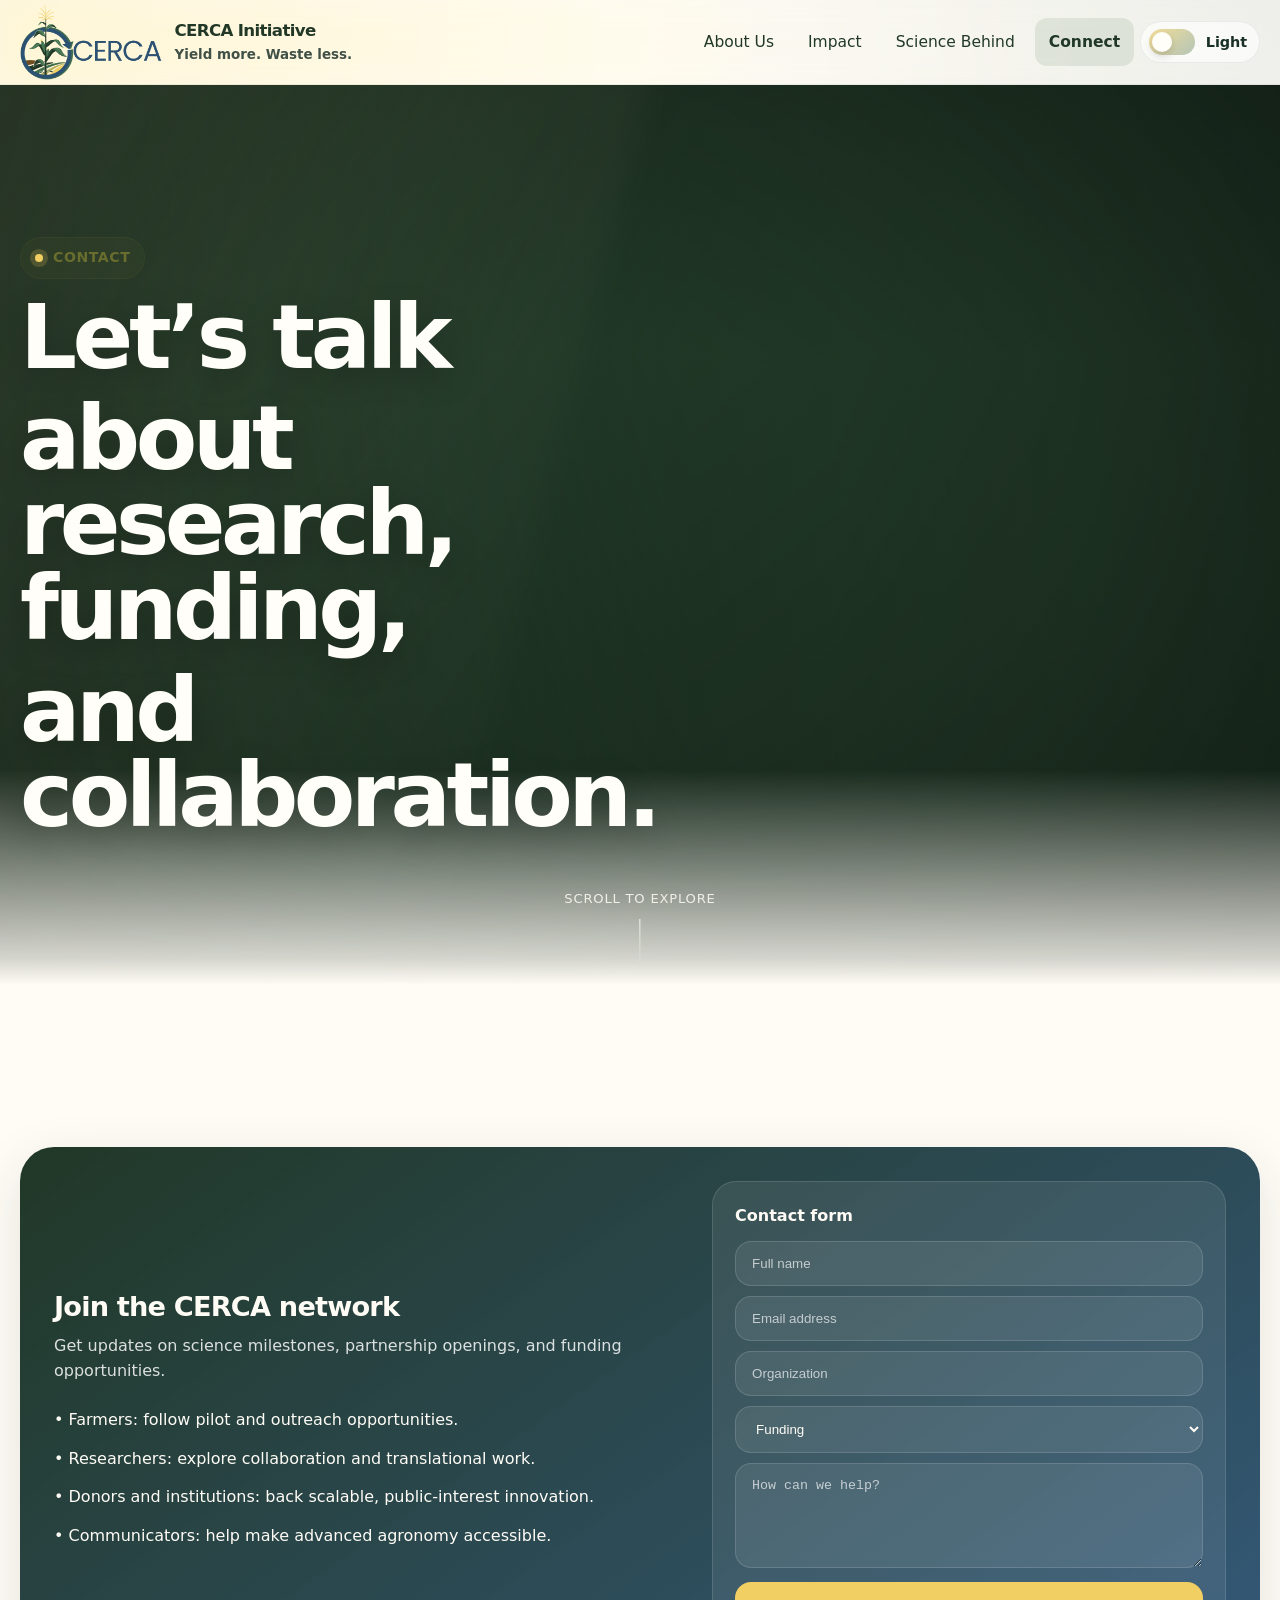
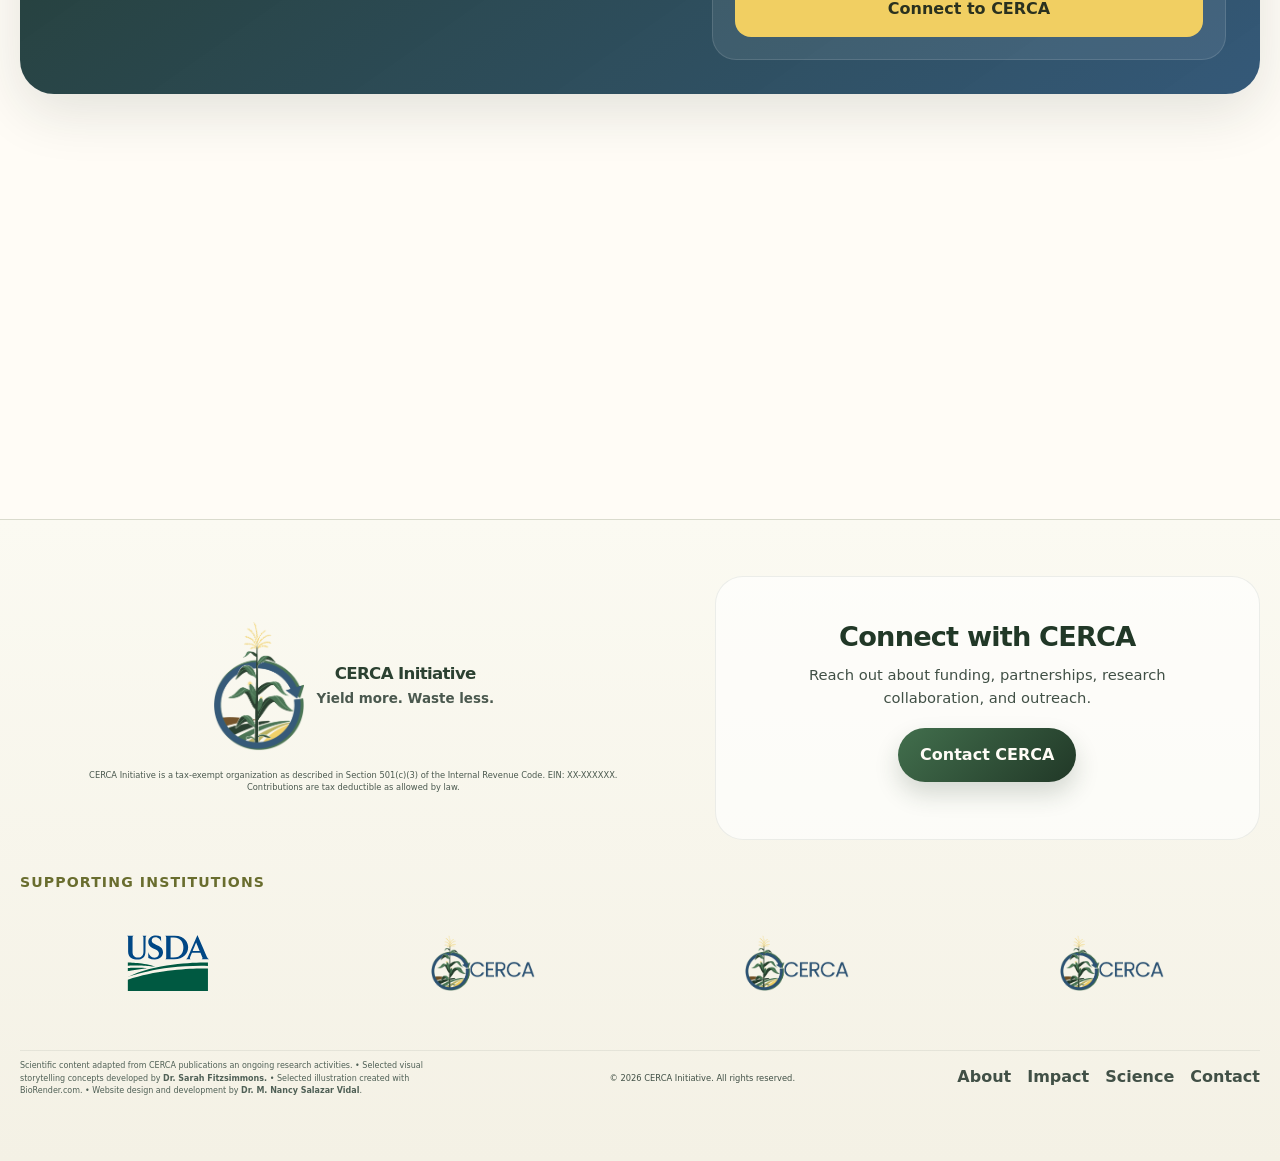
==== contact.html @ b45ccabb "Prepare CERCA landing site for GitHub Pages - Fix broken CSS background path (../../Cerca Website/.." ====
<!DOCTYPE html>
<html lang="en">
<head>
  <meta charset="utf-8">
  <meta http-equiv="X-UA-Compatible" content="IE=edge">
  <meta name="viewport" content="width=device-width, initial-scale=1">
  <title>Contact | CERCA Initiative</title>
  <meta name="description" content="Contact CERCA about funding, partnerships, research, or outreach.">
  <link href="css/cerca-base.css" rel="stylesheet">
  <link href="css/cerca-components.css" rel="stylesheet">
  <link href="css/cerca-pages.css" rel="stylesheet">
</head>


<body>
    <div class="nav-wrap" id="siteNav">
        <div class="container nav">
            <a class="brand" href="index.html" aria-label="CERCA home">
                <img src="images/CERCA_logo.png" alt="CERCA Initiative Logo" class="brand-logo" />
                <span class="brand-text">
                    <span class="brand-title">CERCA Initiative</span>
                    <span class="brand-tagline">Yield more. Waste less.</span></span></a>
            <div class="nav-right">
                <button class="mobile-toggle" id="mobileToggle" aria-label="Toggle navigation">Menu</button>
                <div class="nav-links" id="navLinks">
                    <a href="index.html">About Us</a>
                    <a href="impact.html">Impact</a>
                    <a href="science.html">Science Behind</a>
                    <a class="nav-cta" href="contact.html">Connect</a>
                    <button class="theme-toggle" id="themeToggle" type="button" aria-label="Toggle dark and light mode" aria-pressed="false">
                        <span class="theme-toggle-track"><span class="theme-toggle-thumb"></span></span>
                        <span class="theme-toggle-label">Light</span>
                    </button></div></div></div></div>
    

  <header class="hero hero-cinematic hero-premium" id="top">
      <div class="container">
          <div class="hero-media-wrap" aria-hidden="true">
              <picture class="hero-picture"><img src="images/inthefield4.webp" alt="teosintes in the field" class="hero-bg-webp" id="heroBgWebp"></picture>
              <div class="hero-film"></div>
              <div class="hero-vignette"></div>
              <div class="hero-light-sweep"></div>
              <div class="hero-bottom-fade"></div>
              <div class="hero-grain"></div></div>
          <div class="container premium-hero-grid">
              <div class="hero-copy hero-copy-premium">
                  <span class="eyebrow reveal-up delay-1">Contact</span>
                  <h1 class="hero-title-premium">
                      <span class="title-line reveal-line delay-2">Let’s talk</span><span class="title-line reveal-line delay-3">about research, funding,</span>
                      <span class="title-line reveal-line delay-4">and collaboration.</span></h1>
                  <p class="lead reveal-up delay-5"></p>
                  <div class="btn-row reveal-up delay-7"></div></div></div>
          <div class="hero-scroll-indicator" aria-hidden="true"><span>Scroll to explore</span>
              <div class="hero-scroll-line"></div></div></div></header>

  <main>
      
      
      <section class="section about" id="form">
          <div class="container">
              <div class="cta-band reveal"><div>
                  <div>
                    <h3>Join the CERCA network</h3>
                    <p>Get updates on science milestones, partnership openings, and funding opportunities.</p>
                    <div class="impact-list">
                        <div>• Farmers: follow pilot and outreach opportunities.</div>
                        <div>• Researchers: explore collaboration and translational work.</div>
                        <div>• Donors and institutions: back scalable, public-interest innovation.</div>
                        <div>• Communicators: help make advanced agronomy accessible.</div></div></div></div>
                  <div class="cta-box"><strong>Contact form</strong>
                      <form class="cta-form" onsubmit="event.preventDefault(); alert('Connect this form to your production email platform or CRM.');">
                          <input type="text" placeholder="Full name" aria-label="Full name">
                          <input type="email" placeholder="Email address" aria-label="Email address">
                          <input type="text" placeholder="Organization" aria-label="Organization">
                          <select aria-label="Topic">
                              <option>Funding</option>
                              <option>Research collaboration</option>
                              <option>Farmer outreach</option>
                              <option>Speaking or media</option>
                              <option>General contact</option></select>
                          <textarea rows="5" placeholder="How can we help?" aria-label="How can we help?"></textarea>
                          <button type="submit">Connect to CERCA</button>
                          <p class="form-success" style="display:none;">
                          Message sent successfully</p>
                      </form></div></div></div></section></main>
    <div class="parallax" style="background-image:url(images/background_index.JPG);"></div>
  
  <footer class="footer" id="blog">
    <div class="container footer-shell">
      <div class="footer-top">
        <div class="footer-brand-block">
          <div class="brand footer-brand">
            <img src="images/CERCA_logo2.png" alt="CERCA Initiative Logo" class="brand-logo footer-logo" />
            <span class="brand-text">
              <span class="brand-title">CERCA Initiative</span>
              <span class="brand-tagline">Yield more. Waste less.</span>
            </span>
          </div>
          <p class="footer-note">
            CERCA Initiative is a tax-exempt organization as described in Section 501(c)(3) of the Internal Revenue Code.
            EIN: XX-XXXXXX. Contributions are tax deductible as allowed by law.
          </p>
        </div>
        <div class="footer-cta-block">
          <h3>Connect with CERCA</h3>
          <p class="footer-note2">
            Reach out about funding, partnerships, research collaboration, and outreach.
          </p>
          <a href="contact.html" class="footer-contact-btn">Contact CERCA</a>
        </div>
      </div>

      <div class="supporters-block">
        <p class="supporters-label">Supporting institutions</p>
        <div class="supporters-grid">
          <a href="#" class="supporter-logo-card" aria-label="USDA"><img src="images/usda-symbol.svg" alt="USDA logo"></a>
          <a href="#" class="supporter-logo-card" aria-label="Institution 2"><img src="images/CERCA_logo.png" alt="Institution 2 logo"></a>
          <a href="#" class="supporter-logo-card" aria-label="Institution 3"><img src="images/CERCA_logo.png" alt="Institution 3 logo"></a>
          <a href="#" class="supporter-logo-card" aria-label="Institution 4"><img src="images/CERCA_logo.png" alt="Institution 4 logo"></a>
        </div>
      </div>

      <div class="footer-bottom">
        <div class="footer-credit"><small>Scientific content adapted from CERCA publications an ongoing research activities. &bull; Selected visual storytelling concepts developed by <strong>Dr. Sarah Fitzsimmons.</strong> &bull; Selected illustration created with BioRender.com. &bull; Website design and development by <strong>Dr. M. Nancy Salazar Vidal</strong>.</small></div>
              <div class="footer-note">© 2026 CERCA Initiative. All rights reserved.</div>
        <div class="footer-links">
          <a href="index.html">About</a>
          <a href="impact.html">Impact</a>
          <a href="science.html">Science</a>
          <a href="contact.html">Contact</a>
        </div>
      </div>
    </div>
  </footer>

  <script src="js/cerca-global.js"></script>
  <script src="js/cerca-home.js"></script>
</body>
</html>
---- css/cerca-base.css ----
:root{
    --brown:#6F4D22; 
    --olive:#696D2E; 
    --cream:#F9F2B2; 
    --white:#FFFCF6; 
    --gold:#F1CF62; 
    --green:#426F4D; 
    --forest:#213827; 
    --blue:#2C5273;
    --text:#173022; 
    --muted:#415046; 
    --line:rgba(33,56,39,.12); 
    --shadow:0 18px 55px rgba(24,43,30,.12);
    --radius-lg:28px; 
    --radius-md:20px; 
    --radius-sm:14px; 
    --max:1240px; 
    --nav-h:84px;
    --bg:#FFFCF6; 
    --surface:#fff; 
    --surface-soft:rgba(255,255,255,.62); 
    --surface-main:rgba(255,252,246,.86);
    --text-main:#193026; 
    --text-soft:#4b5f53; 
    --border-soft:rgba(33,56,39,.08); 
    --nav-glass:rgba(255,252,246,.20);
    --nav-border:rgba(255,255,255,.12); 
    --section-nav-bg:rgba(255,252,246,.76); 
    --section-link-active-bg:rgba(66,111,77,.14);
    --section-link-active-text:#213827; 
    --shadow-soft:0 14px 36px rgba(33,56,39,.10); 
    --primary-nav-height:84px; 
    --secondary-nav-height:52px;}
body.theme-dark{
    --bg:#102019; 
    /*--surface:#13241d; */
    --bg-soft: rgba(16,32,25,.82);
    --surface-soft:rgba(24,41,32,.68); 
    --surface-main:rgba(18,32,25,.82);
    
    --text-main:#F6F3E8; 
    --text-soft:rgba(246,243,232,.76); 
    
    --border-soft:rgba(249,242,178,.10); 
    --nav-glass:rgba(16,32,25,.56);
    --nav-border:rgba(249,242,178,.10); 
    --section-nav-bg:rgba(16,32,25,.78); 
    
    --section-link-active-bg:rgba(241,207,98,.16);
    --section-link-active-text:#F9F2B2; 
    
    --shadow-soft:0 16px 42px rgba(0,0,0,.26);
    
    --card-dark-bg: rgba(18,32,25,.82);
    --card-dark-bg-strong: rgba(20,35,27,.92);
    --card-dark-border: rgba(249,242,178,0.10);
    --card-dark-text: #F6F3E8;
    --card-dark-muted: rgba(246,243,232,.76);
    --card-dark-shadow: 0 16px 40px rgba(0,0,0,0.24);
    --card-dark-hover-shadow: 0 22px 52px rgba(0,0,0,0.32);}


*{box-sizing:border-box}
html{
    scroll-behavior:smooth;
    scroll-padding-top:calc(var(--primary-nav-height, 84px) + var(--secondary-nav-height, 52px) + 12px)}
body{
    margin:0;
    font-family:Inter,ui-sans-serif,system-ui,-apple-system,BlinkMacSystemFont,"Segoe UI",sans-serif;
    color:var(--text-main);
    background:radial-gradient(circle at top left, rgba(241,207,98,.18), transparent 26%),radial-gradient(circle at top right, rgba(44,82,115,.10), transparent 22%),linear-gradient(180deg, var(--bg) 0%, var(--bg) 100%);
    line-height:1.55;
    overflow-x:hidden;
    transition:background .35s ease,color .35s ease;
    position: relative;
    min-height: 100vh;}

/*bottom background image layer*/
body::after{
    content: "";
    position: fixed;
    left: 0;
    right: 0;
    bottom: 0;
    height: 60vh; /*adjust according to the image*/
    background-size: cover;
    background-position: center bottom;
    background-repeat: no-repeat;
    opacity: 0.15; /*adjust intensity*/
    pointer-events: none;
    z-index: 0;
    transform: scale(1.02);} /* slight zoom to make a subtle deep*/

body.page-science::after{
    background-image: linear-gradient(to top, rgba(255,252,246,0) 0%,rgba(255,252,246,0.6) 60%,rgba(255,252,246,0.95) 100%),url("../images/background_science.JPG");}
body.page-impact::after{
    background-image: linear-gradient(to top, rgba(255,252,246,0) 0%,rgba(255,252,246,0.6) 60%,rgba(255,252,246,0.95) 100%),url("../images/background_impact.JPG");}
body.page-index::after{
    background-image: linear-gradient(to top, rgba(255,252,246,0) 0%,rgba(255,252,246,0.6) 60%,rgba(255,252,246,0.95) 100%),url("../images/background_index.JPG");}



/*ensure content stays above*/
body > *{
    position: relative;
    z-index: 1;}
img{
    max-width:100%;
    display:block} 
a{
    text-decoration:none;
    color:inherit} 
button{
    font:inherit}
.container{
    width:min(calc(100% - 40px), var(--max)); 
    margin:0 auto}
.section{
    padding:110px 0; 
    position:relative} 
main{
    display:block}
h1,h2,h3,h4,p{
    margin:0}
h1{
    font-size:clamp(3rem, 7vw, 6rem); 
    line-height:.95; 
    letter-spacing:-.05em; 
    max-width:12ch}
h2{
    font-size:clamp(2.2rem, 5vw, 4rem); 
    line-height:1; 
    letter-spacing:-.04em; 
    margin-top:22px}
h3{
    font-size:clamp(1.25rem, 2.2vw, 1.7rem); 
    line-height:1.12; 
    letter-spacing:-.03em}
.eyebrow{
    display:inline-flex;
    align-items:center;
    gap:10px;
    padding:9px 14px;
    background:rgba(105,109,46,.09);
    border:1px solid rgba(105,109,46,.14);
    border-radius:999px;
    color:var(--olive);
    font-size:.88rem;
    letter-spacing:.04em;
    text-transform:uppercase;
    font-weight:700}
.eyebrow::before{
    content:"";
    width:8px;
    height:8px;
    border-radius:50%;
    background:var(--gold);
    box-shadow:0 0 0 5px rgba(241,207,98,.18)}
.section-copy{
    margin-top:20px;
    margin-bottom: 20px;
    color:var(--muted);
    font-size:1.06rem;
    text-align: justify;
    max-width:62ch}
.section-copy.right{
    margin-top:20px;
    margin-bottom: 20px;
    padding-top: 20px;
    margin-left: auto;
    margin-right: 0;
    text-align: justify;
    color:var(--muted);
    font-size:1.06rem;
    max-width:62ch;}
.lead{
    margin-top:22px;
    font-size:clamp(1.05rem,1.8vw,1.28rem);
    color:rgba(255,252,246,.93);
    max-width:58ch}
.muted{
    color:var(--muted)}
.btn,
.btn-light,
.footer-contact-btn{
    display:inline-flex;
    align-items:center;
    justify-content:center;
    gap:10px;
    padding:15px 22px;
    border-radius:999px;
    font-weight:700;
    transition:transform 180ms ease,box-shadow 180ms ease,background 180ms ease}
.btn{
    background:var(--gold);
    color:#24331f}
.btn-light{
    background:rgba(255,255,255,.10);
    color:var(--white);
    border:1px solid rgba(255,255,255,.18)}
.btn:hover,
.btn-light:hover,
.footer-contact-btn:hover,
.nav-cta:hover{
    transform:translateY(-1px);
    box-shadow:0 16px 32px rgba(33,56,39,.14)}
.card,.soft-card,
.impact-card,
.science-card,
.footer-brand-block,
.footer-cta-block,
.supporter-logo-card{
    border-radius:var(--radius-lg);
    /*box-shadow:var(--shadow)*/}
.card,
.impact-card,
.science-card{
    background:var(--white);
    /*border:1px solid var(--line)*/}
.soft-card{
    background:linear-gradient(180deg,#fffef9,#fbf8ea);
    /*border:1px solid rgba(105,109,46,.12)*/}
.reveal{
    opacity:0;transform:translateY(26px);
    transition:opacity 700ms ease,transform 700ms ease}
.reveal.show{
    opacity:1;
    transform:translateY(0)}


/*-------- THEME DARK -------------*/


body.theme-dark .card,
body.theme-dark .soft-card,
body.theme-dark .impact-card,
body.theme-dark .science-card,
body.theme-dark .footer-brand-block,
body.theme-dark .footer-cta-block,
body.theme-dark .supporter-logo-card{
    background:var(--surface-main);
    border-color:var(--border-soft);
    color:var(--text-main);
    box-shadow:0 16px 40px rgba(0,0,0,.24)}
body.theme-dark p,
body.theme-dark .muted,
body.theme-dark .section-copy,
body.theme-dark .footer-note,
body.theme-dark .science-caption,
body.theme-dark .stat-label{
    color:var(--text-soft)}
body.theme-dark .about-panel{
    background:radial-gradient(circle at top right, rgba(241,207,98,.06), transparent 28%),linear-gradient(180deg,#13231c,#172820)}
body.theme-dark .impact{
    background:linear-gradient(180deg,#12221b,#172820)} 
body.theme-dark .science{
    background:linear-gradient(180deg,#11211a 0%,#162720 100%)}
body.theme-dark .footer{
    background:linear-gradient(180deg,#0f1e18 0%,#13241d 100%);
    border-top-color:rgba(249,242,178,.10)}
body.theme-dark input,
body.theme-dark select,
body.theme-dark textarea{
    background:rgba(255,255,255,.05);
    color:var(--text-main);
    border-color:var(--border-soft)}
body.theme-dark input::placeholder,
body.theme-dark textarea::placeholder{
    color:rgba(246,243,232,.48)}
body.theme-dark::after{
    opacity: 0.12; /*softer in dark mode */
    filter: brightness(0.7) contrast(1.1);}
body.theme-dark .eyebrow{
    color: var(--text-soft);}


/*-------- MEDIA SPECIFICATIONS -------------------*/

@media (max-width:1024px){
    html{
        scroll-padding-top:calc(var(--primary-nav-height, 84px) + 12px)}}
@media (prefers-reduced-motion: reduce){
    html{scroll-behavior:auto}*,*::before,*::after{animation:none!important;transition:none!important}.reveal{opacity:1;transform:none}}
---- css/cerca-components.css ----
/* PARALLAX */
.parallax {
    background-attachment: fixed;
    background-size: cover;
    background-position: center;
    height:35vh;
    z-index: -1;}

/*------ NAVIGATION BAR ------*/

.nav-wrap{
    position:sticky;
    top:0;
    z-index:1200;
    width:100%;
    background:rgba(255,252,246,.20);
    border-bottom:1px solid rgba(33,56,39,.08);
    backdrop-filter:blur(16px) saturate(160%);
    transition:background .25s ease, box-shadow .25s ease}
.nav-wrap.scrolled{
    background:rgba(255,252,246,.40);
    box-shadow:0 10px 28px rgba(33,56,39,.08)}
.nav{
    min-height:var(--nav-h);
    display:flex;
    align-items:center;
    justify-content:space-between;
    gap:18px;position:relative}
.brand{
    display:flex;
    align-items:center;gap:.8rem}
.brand-logo{
    height:76px;
    width:auto;display:block}
.brand-text{
    display:grid;
    gap:2px}
.brand-title{
    font-weight:800;
    letter-spacing:-.04em;
    font-size:1.04rem;
    color:var(--forest)}
.brand-tagline{
    font-size:.84rem;
    font-weight:700;
    color:var(--muted);
    white-space:nowrap}
.nav-right{
    display:flex;
    align-items:center;
    gap:12px}
.nav-links{
    display:flex;
    align-items:center;
    gap:6px;
    flex-wrap:wrap;
    justify-content:flex-end}
.nav-links>a,
.drop-btn{
    padding:12px 14px;
    border-radius:12px;
    font-size:.97rem;
    color:var(--forest);
    border:0;background:transparent;
    cursor:pointer;
    transition:background 180ms ease,transform 180ms ease}
.nav-links>a:hover,
.drop-btn:hover,
.drop:hover 
.drop-btn{
    background:rgba(44,82,115,.08)}
.nav-links>a.active{
    background:rgba(66,111,77,.12);font-weight:800}
.drop{
    position:relative}
.drop-menu{
    position:absolute;
    top:calc(100% + 10px);
    right:0;
    min-width:220px;
    background:rgba(255,252,246,.98);
    border:1px solid rgba(33,56,39,.08);
    box-shadow:var(--shadow);
    border-radius:18px;padding:10px;
    opacity:0;
    pointer-events:none;
    transform:translateY(10px);
    transition:opacity 180ms ease,transform 180ms ease}
.drop:hover .drop-menu,
.drop:focus-within .drop-menu,
.drop.open .drop-menu{
    opacity:1;
    pointer-events:auto;
    transform:translateY(0)}
.drop-menu a{
    display:block;
    padding:12px;
    border-radius:12px;
    color:var(--text-main)} 
.drop-menu a:hover{
    background:rgba(105,109,46,.08)}
.nav-cta{
    padding:12px 18px;
    background:var(--forest);
    color:var(--white);
    border-radius:999px;
    font-weight:800;
    border:1px solid rgba(33,56,39,.12)}
.theme-toggle{
    display:inline-flex;
    align-items:center;
    gap:.65rem;
    border:1px solid var(--border-soft);
    background:var(--surface-soft);
    color:var(--text-main);
    border-radius:999px;
    padding:.42rem .72rem .42rem .5rem;
    cursor:pointer;
    transition:transform .22s ease, background .22s ease}
.theme-toggle:hover{
    transform:translateY(-1px)} 
.theme-toggle-track{
    position:relative;
    width:46px;
    height:26px;
    border-radius:999px;
    background:linear-gradient(135deg, rgba(241,207,98,.65), rgba(66,111,77,.38));
    display:inline-block;
    flex-shrink:0}
.theme-toggle-thumb{
    position:absolute;
    top:3px;
    left:3px;
    width:20px;
    height:20px;
    border-radius:50%;
    background:#fffef8;
    box-shadow:0 4px 10px rgba(0,0,0,.16);
    transition:left .28s ease, background .28s ease}
.theme-toggle-label{
    font-weight:700;
    font-size:.9rem;
    min-width:42px}
.mobile-toggle{
    display:none;
    border:1px solid var(--line);
    background:var(--white);
    color:var(--forest);
    border-radius:12px;
    padding:10px 12px;
    cursor:pointer}
.section-nav{
    position:sticky;
    top:var(--primary-nav-height, 84px);
    z-index:1100;
    width:100%;
    background:rgba(255,252,246,.88);
    backdrop-filter:blur(12px);
    border-bottom:1px solid rgba(33,56,39,.08);
    transition:box-shadow .25s ease}
.section-nav.scrolled{
    box-shadow:0 10px 24px rgba(33,56,39,.06)}
.section-nav-inner{
    display:flex;
    overflow-x:auto;
    scroll-snap-type:x mandatory}
.section-nav-inner::-webkit-scrollbar{
    display:none}
.section-nav-center{
    display:flex;
    align-items:center;
    justify-content:center;
    gap:.55rem;
    margin:0 auto;
    min-width:max-content;
    padding:.62rem .5rem}
.section-link{
    display:inline-flex;
    align-items:center;
    justify-content:center;
    white-space:nowrap;
    padding:.6rem .88rem;
    border-radius:999px;
    color:var(--muted);
    font-weight:700;
    font-size:.9rem;
    transition:background .2s ease,color .2s ease;s
    croll-snap-align:center}
.section-link:hover{
    background:rgba(66,111,77,.08);
    color:var(--forest)} 
.section-link.active{
    background:rgba(66,111,77,.14);
    color:var(--forest)} 
.section-link.active::before{
    content:"";
    width:8px;
    height:8px;
    border-radius:50%;
    margin-right:.45rem;
    background:currentColor}


/*------ FLOATING SECTION INDICATOR ----*/

.floating-section-indicator{
    display:none}
@media (max-width:1024px){
  .section-nav{
      display:none}
  .floating-section-indicator{
      position:fixed;
      right:14px;
      top:50%;
      transform:translateY(-50%);
      z-index:1400;display:flex;
      flex-direction:column;
      lign-items:center;
      gap:.55rem;
      padding:.7rem .45rem;
      border-radius:999px;
      background:rgba(255,252,246,.46);
      backdrop-filter:blur(18px) saturate(160%);
      border:1px solid rgba(33,56,39,.08);
      box-shadow:0 16px 38px rgba(33,56,39,.12)}
  .floating-dot{
      position:relative;
      width:10px;
      height:10px;
      border-radius:50%;
      background:rgba(33,56,39,.24);
      transition:transform .22s ease,background .22s ease,box-shadow .22s ease,opacity .22s ease;
      opacity:.8}
  .floating-dot:hover{
      transform:scale(1.18);
      opacity:1}
  .floating-dot.active{
      background:var(--forest);
      transform:scale(1.22);
      box-shadow:0 0 0 6px rgba(66,111,77,.12);
      opacity:1}}
@media (max-width:640px){
    .floating-section-indicator{
        right:10px;
        gap:.48rem;
        padding:.58rem .38rem}
    .floating-dot{
        width:9px;
        height:9px}}


/*-------- HERO SECTION --------*/


.hero-cinematic,
.hero-premium{
    position:relative;
    min-height:100svh;
    display:flex;
    align-items:center;
    overflow:hidden;
    isolation:isolate;
    background:#213827}
.hero-media-wrap{
    position:absolute;
    inset:0;
    z-index:0;
    overflow:hidden}
.hero-picture,
.hero-bg-webp{
    position:absolute;
    inset:0}
.hero-bg-webp{
    width:100%;
    height:100%;
    object-fit:cover;
    object-position:center center;
    transform:scale(1.1);
    will-change:transform,filter,opacity;
    filter:saturate(1.02) contrast(1.03) brightness(.8)}
.hero-film{
    position:absolute;
    inset:0;
    background:linear-gradient(90deg, rgba(33,56,39,.80) 0%, rgba(33,56,39,.48) 28%, rgba(33,56,39,.12) 54%, rgba(33,56,39,.32) 100%),linear-gradient(180deg, rgba(0,0,0,.14) 0%, rgba(0,0,0,.03) 30%, rgba(0,0,0,.30) 100%);
    z-index:1}
.hero-vignette{
    position:absolute;
    inset:0;
    background:radial-gradient(circle at center, rgba(0,0,0,0) 0 26%, rgba(0,0,0,.08) 56%, rgba(0,0,0,.34) 100%);
    z-index:2;
    pointer-events:none}
.hero-light-sweep{
    position:absolute;
    inset:-10% auto -10% -12%;
    width:54%;
    background:linear-gradient(115deg, rgba(249,242,178,.16), rgba(249,242,178,0));
    transform:skewX(-14deg);
    filter:blur(14px);
    opacity:.55;
    z-index:2;
    pointer-events:none}
.hero-bottom-fade{
    position:absolute;
    inset:auto 0 0 0;
    height:24vh;
    background:linear-gradient(180deg, rgba(255,252,246,0) 0%, rgba(255,252,246,.82) 88%, rgba(255,252,246,1) 100%);
    z-index:3}
.hero-grain{
    position:absolute;
    inset:0;
    z-index:2;
    opacity:.07;
    mix-blend-mode:soft-light;
    background-image:
        radial-gradient(circle at 20% 20%, 
            rgba(255,255,255,.22) 0 1px, 
            transparent 1px),
        radial-gradient(circle at 70% 40%, 
            rgba(255,255,255,.18) 0 1px, 
            transparent 1px),
        radial-gradient(circle at 40% 80%, 
            rgba(255,255,255,.16) 0 1px, 
            transparent 1px);
    background-size:140px 140px, 180px 180px, 220px 220px;
    pointer-events:none}
.premium-hero-grid{
    position:relative;
    z-index:5;
    width:100%;
    min-height:100svh;
    display:grid;
    grid-template-columns:minmax(320px,680px) 1fr;
    align-items:center;
    gap:2rem;
    padding-top:calc(var(--nav-h) + 2.5rem);
    padding-bottom:5.5rem}
.hero-copy-premium{
    color:#FFFCF6;
    max-width:680px;
    will-change:transform;
    transition:transform .18s linear}
.hero-title-premium{
    display:flex;
    flex-direction:column;
    gap:.18em;
    margin-top:1rem;
    margin-bottom:1.2rem}
.title-line{
    display:block;
    width:fit-content;
    max-width:12ch;
    color:#fffef8;
    text-shadow:0 10px 32px rgba(0,0,0,.22)}
.hero-copy-premium .hero-muted{
    color:rgba(255,252,246,.78);
    max-width:56ch}
.hero-copy-premium strong{
    color:#F9F2B2}
.btn-row{
    display:flex;
    flex-wrap:wrap;
    gap:14px;
    margin-top:32px}
.hero-scroll-indicator{
    position:absolute;
    left:50%;
    bottom:1.4rem;
    transform:translateX(-50%);
    z-index:6;display:flex;
    flex-direction:column;
    align-items:center;
    gap:.55rem;color:rgba(255,252,246,.86);
    font-size:.82rem;
    letter-spacing:.06em;
    text-transform:uppercase}
.hero-scroll-line{
    width:1px;
    height:44px;
    background:linear-gradient(180deg, rgba(255,255,255,.9), rgba(255,255,255,.12));
    position:relative;
    overflow:hidden}
.hero-scroll-line::after{
    content:"";
    position:absolute;
    left:0;
    top:-20px;
    width:100%;
    height:20px;
    background:#fff;
    animation:heroScrollLine 1.8s infinite}
@keyframes heroScrollLine{0%{transform:translateY(0);opacity:0}30%{opacity:1}100%{transform:translateY(64px);opacity:0}}
.reveal-up{
    opacity:0;
    transform:translateY(26px);
    animation:heroRevealUp 1s cubic-bezier(.2,.7,.2,1) forwards}
.reveal-line{
    opacity:0;
    transform:translateY(42px);
    filter:blur(8px);
    animation:heroRevealLine 1.05s cubic-bezier(.18,.75,.22,1) forwards}
.delay-1{
    animation-delay:.10s}
.delay-2{
    animation-delay:.22s}
.delay-3{
    animation-delay:.38s}
.delay-4{
    animation-delay:.54s}
.delay-5{
    animation-delay:.72s}
.delay-6{
    animation-delay:.88s}
.delay-7{
    animation-delay:1.04s}
@keyframes heroRevealUp{to{opacity:1;transform:translateY(0)}}
@keyframes heroRevealLine{0%{opacity:0;transform:translateY(42px);filter:blur(8px)}100%{opacity:1;transform:translateY(0);filter:blur(0)}}



/*--------FOOTER--------*/


.footer{
    padding:56px 0 64px;
    background:linear-gradient(180deg,#fbfaf2 0%,#f4f1e5 100%);
    border-top:1px solid var(--line)}
.footer-shell{
    display:grid;
    gap:32px}
.footer-top{
    display:grid;
    grid-template-columns:1.1fr .9fr;
    gap:28px;
    /*align-items: start;*/}
.footer-brand-block{
    background: transparent;
    border: none;
    box-shadow: none;
    display: flex;
    flex-direction: column;
    align-items: center;
    text-align: center;
    gap: 16px;
    opacity: 0.95;
    padding:45px}
.footer-cta-block{
    background:rgba(255,255,255,.62);
    border:1px solid rgba(33,56,39,.08);
    border-radius:28px;
    display: flex;
    flex-direction: column;
    align-items: center;
    text-align: center;
    padding:45px}
.footer-logo{
    height:130px}
.footer-cta-block h3{
    margin:0 0 12px;
    color:var(--forest)}
.footer-contact-btn{
    margin-top:18px;
    background:linear-gradient(135deg,var(--green),var(--forest));color:var(--white);
    box-shadow:0 12px 24px rgba(33,56,39,.18);
    text-align: center;}
.footer-note{
    color:var(--muted);
    justify-content: flex-end;
    font-size:.52rem;
    max-width:110ch;
    padding-top: 2px;
    margin-bottom: 1px;
}
.footer-note2{
    color:var(--muted);
    font-size:.92rem;
    max-width:72ch}

.footer-credit{
    max-width: 70ch;
    margin: 0;
    font-size:0.6rem;
    line-height: 1.3;
    opacity: .75;}

.supporters-block{
    display:grid;
    gap:14px}
.supporters-label{
    font-size:.88rem;
    font-weight:800;
    letter-spacing:.08em;
    text-transform:uppercase;
    color:var(--olive)}
.supporters-grid{
    display:grid;
    grid-template-columns:repeat(4, minmax(0,1fr));
    gap:18px}
.supporter-logo-card{
    display:flex;
    align-items:center;
    justify-content:center;
    min-height:110px;
    padding:20px;
    position:relative;
    overflow: hidden;
    /*background:rgba(255,255,255,.72);
    border:1px solid rgba(33,56,39,.08);*/
    transition:transform .18s ease,border-color .18s ease,box-shadow .18s ease}
.supporter-logo-card:hover{
    transform:translateY(-2px);
    border-color:rgba(66,111,77,.20);
    box-shadow:0 20px 40px rgba(33,56,39,.10)}
.supporter-logo-card img{
    max-height:56px;
    width:auto;
    object-fit:contain}

.supporter-logo-card2{
    display:flex;
    align-items:center;
    justify-content:center;
    min-height:110px;
    padding:20px;
    /*background:rgba(255,255,255,.72);
    border:1px solid rgba(33,56,39,.08);*/
    border-radius: 18px;
    transition:transform .18s ease,border-color .18s ease,box-shadow .18s ease}
.supporter-logo-card2:hover{
    transform:translateY(-2px);
    border-color:rgba(66,111,77,.20);
    box-shadow:0 20px 40px rgba(33,56,39,.10)}
.supporter-logo-card2 img{
    max-height:15rem;
    width:auto;
    object-fit:contain}

.footer-bottom{
    display:flex;
    justify-content:space-between;
    align-items:center;
    gap:20px;
    padding-top:8px;
    border-top:1px solid rgba(33,56,39,.08)}
.footer-links{
    display:flex;
    flex-wrap:wrap;
    gap:16px}
.footer-links a{
    color:var(--muted);
    font-weight:600}
.footer-links a:hover{
    color:var(--forest)}



/*-----THEME DARK--------*/


body.theme-dark .brand-title,
body.theme-dark .nav-links>a,
body.theme-dark .drop-btn{
    color:var(--cream)}
body.theme-dark .brand-tagline{
    color:rgba(249,242,178,.7)}
body.theme-dark .nav-wrap{
    background:rgba(16,32,25,.58);
    border-bottom-color:rgba(249,242,178,.10)} 
body.theme-dark .nav-wrap.scrolled{
    background:rgba(16,32,25,.80)}
body.theme-dark .section-nav{
    background:var(--section-nav-bg);
    border-bottom-color:var(--border-soft)} 
body.theme-dark .section-link{
    color:var(--text-soft)} 
body.theme-dark .section-link:hover{
    background:rgba(255,255,255,.06);
    color:var(--cream)} 
body.theme-dark .section-link.active{
    background:var(--section-link-active-bg);
    color:var(--section-link-active-text)}
body.theme-dark .floating-section-indicator{
    background:rgba(16,32,25,.52);
    border-color:rgba(249,242,178,.10);
    box-shadow:0 16px 38px rgba(0,0,0,.30)} 
body.theme-dark .floating-dot{
    background:rgba(249,242,178,.28)} 
body.theme-dark .floating-dot.active{
    background:var(--cream);
    box-shadow:0 0 0 6px rgba(241,207,98,.10)}
body.theme-dark .drop-menu{
    background:rgba(18,32,25,.96);
    border-color:rgba(249,242,178,.10)} 
body.theme-dark .drop-menu a{
    color:var(--cream)} 
body.theme-dark .drop-menu a:hover{
    background:rgba(255,255,255,.06)}
body.theme-dark .theme-toggle{
    background:rgba(255,255,255,.05);
    border-color:rgba(249,242,178,.10);
    color:var(--cream)} 
body.theme-dark .theme-toggle-track{
    background:linear-gradient(135deg, rgba(44,82,115,.75), rgba(33,56,39,.92))} 
body.theme-dark .theme-toggle-thumb{
    left:23px;
    background:#F9F2B2}
body.theme-dark .mobile-toggle{
    background:rgba(255,255,255,.05);
    color:var(--cream);
    border-color:rgba(249,242,178,.10)} 
body.theme-dark .footer-bottom{
    border-top-color:rgba(249,242,178,.10)} 
body.theme-dark .footer-brand-block{
    background: transparent;
    border: none;
    box-shadow: none;}
body.theme-dark .footer-links a:hover{
    color:var(--cream)}
body.theme-dark .footer-cta-block h3{
    color:var(--cream)}
/*body.theme-dark .supporter-logo-card2{
    background: rgba(255,255,255,0.4);  /*subtle glass
    border: 1px solid rgba(249,242,178,0.08);
    backdrop-filter: blur(6px);
    -webkit-backdrop-filter: blur(6px);}*/
body.theme-dark .supporter-logo-card{
    background: transparent;
    border: none;
    box-shadow: none;
    position: relative;
    overflow: hidden;}
body.theme-dark .supporter-logo-card::before{
    content: "";
    position: absolute;
    inset: 12px;
    border-radius:  16px;
    background:  radial-gradient(circle, rgba(255,255,255,0.06), transparent 70%);
    z-index: 0;
    pointer-events: none;}
/*body.theme-dark .supporter-logo-card2 img{
    filter: brightness(0.95) contrast(1.05);}*/
body.theme-dark .supporter-logo-card img{
    position: relative;
    z-index: 1;}
body.theme-dark .supporter-logo-card2{
    background: transparent;
    border: none;
    box-shadow: none;}
body.theme-dark .supporter-logo-card2::before{
    content: "";
    position: absolute;
    inset: 16px;
    border-radius: 16px;
    background:  radial-gradient(circle, rgba(255,255,255,0.06), transparent 70%);
    z-index: 0;
    pointer-events: none;}
/*body.theme-dark .supporter-logo-card2 img{
    filter: brightness(0.95) contrast(1.05);}*/
body.theme-dark .supporter-logo-card2 img{
    position: relative;
    z-index: 1;}




/*-----MEDIA SPECIFICATIONS----*/

@media (max-width:1080px){
    .premium-hero-grid{
        grid-template-columns:1fr;
        align-items:end;padding-bottom:7rem}
    .title-line{
        max-width:100%}
    .hero-light-sweep{
        width:70%;opacity:.42}}
@media (max-width:960px){
  :root{--nav-h:74px}
    .mobile-toggle{
        display:inline-flex}
    .nav{
        min-height:74px}
    .nav-right{
        gap:.6rem}
    .theme-toggle{
        display:none}
    .brand-tagline{
        display:none}
    .nav-links{
        position:absolute;
        top:calc(100% + 10px);
        left:50%;
        right:auto;
        transform:translateX(-50%) translateY(-10px);
        width:max-content;
        min-width:220px;
        max-width:90vw;
        background:rgba(255,252,246,.58);
        border:1px solid rgba(33,56,39,.08);
        border-radius:20px;
        padding:1rem 1.2rem;
        display:none;
        flex-direction:column;
        align-items:center;
        justify-content:center;
        text-align:center;
        gap:.5rem;
        box-shadow:var(--shadow);
        opacity:0}
    .nav-links.open{
      display:flex;
      opacity:1;
      transform:translateX(-50%) translateY(0)}
    .nav-links>a,
    .drop-btn,
    .nav-cta{
        width:auto;
        text-align:center;
        justify-content:center}
    .drop-menu{
      position:static;
      opacity:1;
      pointer-events:auto;
      transform:none;
      margin-top:8px;
      box-shadow:none;
      background:rgba(44,82,115,.03);
      display:none}
    .drop.open .drop-menu{
      display:block}
    .premium-hero-grid{
      padding-top:calc(var(--nav-h) + 1.2rem)}
    .footer-top{
      grid-template-columns:1fr}
    .supporters-grid{
        grid-template-columns:repeat(2, minmax(0,1fr))}
    .footer-bottom{
        flex-direction:column;
        align-items:flex-start}}
@media (max-width:640px){
    .hero-bg-webp{
        transform:scale(1.14)}
    .hero-scroll-indicator{
        bottom:1rem}
    .supporters-grid{
        grid-template-columns:1fr}
    .footer-brand-block,
    .footer-cta-block{
        padding:22px}}
---- css/cerca-pages.css ----
/*------- BOX ARRANGEMENT -------------------*/

.about-panel{
    background:radial-gradient(circle at top right, rgba(241,207,98,.22), transparent 30%),linear-gradient(180deg, rgba(255,255,255,1), rgba(249,242,178,.45))}
.impact{
    background:linear-gradient(180deg, #fffdf8, #f6f3e6)} 
.science{
    background:linear-gradient(180deg, #fffcf6 0%, #f7f7ee 100%)}

.about-grid{
    display: grid;
    grid-template-columns: 1.1fr 0.9fr;
    gap: 40px;
    align-items: center;}
.about-media{
    position: relative;
    border-radius: 24px;
    overflow: hidden;
    /*box-shadow: 0 20px 50px rgba(33,56,39,0.12)*/;
    transition: transform .4s ease;}
.about-media img{
    width: 100%;
    height: auto;
    display: block;
    object-fit: cover;}
.about-media:hover{
    transform: translateY(-4px);}
.about-media::after{
    content: "";
    position: absolute;
    inset;0;
    background: linear-gradient(to top, rgba(255,252,246,0.1),transparent);
    pointer-events: none;}

.image-grid{
    display: grid;
    grid-template-columns: 1.5fr;
    align-items: center;
    margin: 50px;}

.video-card{
    position: relative;
    border-radius: 24px;
    overflow: hidden;
    box-shadow: 0 20px 50px rgba(33,56,39,0.12);
    background: rgba(255,255,255,0.45);}

.about-video{
    width: 100%;
    display: block;
    aspet-ratio:16/9;
    object-fit: cover;}

.masked-media{
    position: relative;
    overflow: hidden;
    border-radius: 32px 32px 80px 32px;
    min-height: 360px;
    background: rgba(255,252,246,.62);
    /*border: 1px solid rgba(33,56,39,0.08);
    box-shadow: var(--shadow);*/
    isolation: isolate;}

.masked-media img{
    width: 100%;
    height: 100%;
    min-height: 360px;
    display: block;
    object-fit: cover;
    transform: scale(1.04);
    transition: transform .7s ease, filter .35s ease;}

.masked-media::after{
    content: "";
    position: absolute;
    inset: 0;
    background: 
        linear-gradient(to top, rgba(33,56,39,.22), transparent 48%),
        radial-gradient(circle at 80% 20%, rgba(241,207,98,.18), transparent 34%);
    pointer-events: none;
    z-index: 1;}

.masked-media:hover img{
    transform:  scale(1.08);}

/*optional inner banner */
.masked-media-label{
    position:absolute;
    left: 18px;
    bottom: 18px;
    z-index: 2;
    padding: .55rem .75rem;
    border-radius: 999px;
    background: rgba(255,252,246,.72);
    backdrop-filter:blur(12px);
    color: var(--forest);
    font-weight: 800;
    font-size: .82rem;}

.masked-media2{
    position: relative;
    width: min(100%, 420px);
    aspect-ratio: 3.5 / 4;
    margin: 0 auto;
    isolation: isolate;
    animation: kernelBreath 6s ease-in-out infinite;}
    /*align-self: center;
    justify-self: center;} /*important inside grid*/
@keyframes kernelBreath{
    0%, 100%{transform: translateY(0);}
    50%{transform: translateY(-2px)}}

.kernel-back-img{
    position: absolute;
    inset: 0;
    width: 100%;
    height: 100%;
    object-fit: contain;
    transform: translate(16px, 16px);
    z-index: 0;
    pointer-events: none;}

.kernel-front-img{
    position: relative;
    z-index: 1;
    width: 100%;
    height: 100%;
    object-fit: contain;
    display: block;
    filter: contrast(1.05) saturate(1.05) drop-shadow(0 20px 40px rgba(33,56,39,0.7));}

.kernel-front-img,
.kernel-back-img{
    transition: transform .45s ease;}
.masked-media2:hover .kernel-front-img{
    transform: translateY(-4px);}
.masked-media2:hover .kernel-back-img{
    transform: translate(20px,20px);}

/*kernel to the right*/
.story-grid .masked-media2{
    justify-self: end;
    grid-column: 2;
    margin-right: -2vw;}

/*kernel to the left*/
.story-grid.reverse .masked-media2{
    justify-self: start;
    grid-column: 1;
    margin-left: -2vw;}

/*kernel to the center*/
.story-grid.center .masked-media2{
    justify-self: center;
    grid-column: 1/-1;
    margin-left: -2vw;}

.masked-media2::after{
    content: "";
    position: absolute;
    inset: 0;
    pointer-events: none;
    z-index: 2;}
    /*background: radial-gradient(circle at 30% 20%, rgba(255,255, 255,0.35), transparent 45%),
        linear-gradient(to bottom, rgba(255, 252, 246, 0.01), transparent 5%); */

.masked-media2{
    animation: kernelFloat 6s ease-in-out infinite;}
@keyframes kernelFloat{
    0%, 100%{
        transform: translateY(0) rotate(-0.3deg);}
    50%{transform: translateY(-5px) rotate(0.3deg);}}

.story-grid{display:grid;gap:24px}
.impact-grid{display:grid;gap:24px}
.science-grid{display:grid;gap:24px}
.involved-grid{display:grid;gap:24px}
.story-grid{
    display: grid;
    margin-top:32px;
    grid-template-columns:1fr 1fr;
    align-items:center;}
    /*direction: ltr;}*/

.story-grid .reverse .story-primary{
    grid-column: 2;}
.story-grid .reverse .story-secondary{
    grid-column: 1;}

.story-grid2{
    display: grid;
    margin-top:32px;
    grid-template-columns:1fr;
    align-items:center;}
    /*direction: ltr;}*/

.story-content,
.story-content p,
.story-content h2,
.story-content h3{
    text-align: left;
    direction:ltr;}

.impact-grid{
    margin-top:46px;
    grid-template-columns:repeat(3,minmax(0,1fr))}
.science-grid{
    margin-top:48px;
    grid-template-columns:repeat(2,minmax(0,1fr))}
.soft-card,
.card,
.impact-card,
.science-card{
    padding:28px}
.impact-card{
    min-height:320px;
    position:relative;
    overflow:hidden}
.impact-card::before{
    content:"";position:absolute;
    inset:auto -15% -22% auto;
    width:170px;height:170px;
    background:radial-gradient(circle, rgba(241,207,98,.18), transparent 68%);
    border-radius:50%}
.impact-card p{
    margin-top:16px;color:var(--muted)} 
.impact-badge{
    display:inline-flex;
    padding:8px 12px;
    border-radius:999px;
    background:rgba(66,111,77,.08);
    color:var(--green);
    font-weight:700;
    font-size:.84rem;
    margin-bottom:16px}
.quote-strip{
    margin-top:36px;
    padding:28px;
    border-radius:var(--radius-lg);
    background:linear-gradient(140deg, var(--forest), var(--blue));
    color:var(--white);
    box-shadow:var(--shadow)}
.quote-strip p{
    font-size:clamp(1.15rem, 2vw, 1.45rem);
    line-height:1.4;
    max-width:58ch;
    margin-left: auto;
    margin-right: auto;}
.quote-strip small{
    display:block;
    margin-top:12px;
    color:rgba(255,255,255,.78);
    font-size:.92rem}

.quote-strip2{
    margin-top:36px;
    padding:28px;
    border-radius:var(--radius-lg);
    background:radial-gradient(circle, var(--white), var(--cream)90%);
    /*background:linear-gradient(140deg, var(--forest), var(--blue));*/
    color:var(--olive);
    /*box-shadow:var(--shadow)*/}
.quote-strip2 p{
    font-size:clamp(1.15rem, 2vw, 1.45rem);
    line-height:1.4;
    max-width:58ch;
    margin-left: auto;
    margin-right: auto;}

.stats-band{
    margin-top:26px;
    display:grid;
    grid-template-columns:repeat(3,minmax(0,1fr));
    gap:16px}

.stat{
    padding:18px;
    border-radius:22px;
    background:linear-gradient(180deg, rgba(44,82,115,.06), rgba(66,111,77,.04));
    border:1px solid rgba(44,82,115,.08)}
.stat-num{
    font-size:clamp(1.8rem,3vw,2.6rem);
    font-weight:800;
    letter-spacing:-.05em;color:var(--forest)}
.cta-band{
    margin-top:52px;
    padding:34px;
    background:linear-gradient(145deg, rgba(33,56,39,1), rgba(44,82,115,.96));
    border-radius:34px;
    color:var(--white);
    box-shadow:var(--shadow);
    display:grid;
    grid-template-columns:1.1fr .9fr;
    gap:30px;
    align-items:center}
.cta-band p{
    color:rgba(255,255,255,.84);
    margin-top:12px;
    max-width:56ch}
.cta-box{
    background:rgba(255,255,255,.08);
    border:1px solid rgba(255,255,255,.12);
    border-radius:24px;padding:22px}
.cta-form{
    display:grid;
    gap:10px;margin-top:12px}
.cta-form input{
    width:100%;
    border:1px solid rgba(255,255,255,.14);
    background:rgba(255,255,255,.08);
    color:var(--white);
    border-radius:16px;
    padding:14px 16px;outline:none}
.cta-form select{
    width:100%;
    border:1px solid rgba(255,255,255,.14);
    background:rgba(255,255,255,.08);
    color:var(--white);
    border-radius:16px;
    padding:14px 16px;
    outline:none}
.cta-form select option{
    background: #213827;
    color: var(--white);}
.cta-form textarea{
    width:100%;
    border:1px solid rgba(255,255,255,.14);
    background:rgba(255,255,255,.08);
    color:var(--white);
    border-radius:16px;
    padding:14px 16px;outline:none}
.cta-form input::placeholder{color:rgba(255,255,255,.68)}
.cta-form textarea::placeholder{color:rgba(255,255,255,.68)} 
.cta-form button{
    margin-top:4px;
    border:0;
    background:var(--gold);
    color:#2a311f;
    padding:15px 18px;
    border-radius:16px;
    font-weight:800;
    cursor:pointer}
.promise-list,
.impact-list,
.join-list{
    display:grid;
    gap:14px;
    margin-top:24px}
.list-item{
    display:grid;
    grid-template-columns:34px 1fr;
    gap:12px;
    align-items:start}
.list-icon{
    width:34px;
    height:34px;
    border-radius:12px;
    display:grid;
    place-items:center;
    color:var(--forest);
    background:rgba(241,207,98,.35);
    font-weight:800;}
.sponsors-section{
    background: linear-gradient(180deg, #fffdf8 0%, #f7f4e9 100%);}


/*------ FLOW ICONS -------- */



.science-flow-home{
    position:relative;
    overflow:hidden}
.science-flow{
    margin-top:2.5rem;
    display:grid;
    grid-template-columns:1fr auto 1fr auto 1fr auto 1fr;
    align-items:stretch;gap:1rem}
.flow-step{
    position:relative;
    padding:1.5rem 1.25rem 1.3rem;
    border-radius:24px;
    background:rgba(255,252,246,.72);
    border:1px solid rgba(33,56,39,.08);
    box-shadow:0 14px 36px rgba(33,56,39,.07);
    display:flex;
    flex-direction:column;
    gap:1rem;
    min-height:320px;
    opacity:0;
    transform:translateY(30px) scale(.98);
    transition:opacity .7s cubic-bezier(.2,.7,.2,1),transform .7s cubic-bezier(.2,.7,.2,1),box-shadow .3s ease}
.flow-step::before{
    content:"";position:absolute;
    inset:auto -15% -22% auto;
    width:170px;height:170px;
    background:radial-gradient(circle, rgba(241,207,98,.18), transparent 68%);
    border-radius:50%}
.flow-step:hover{
    box-shadow:0 18px 42px rgba(33,56,39,.11)} 
.flow-step.active{
    opacity:1;
    transform:translateY(0) scale(1)} 
.flow-step 
.flow-copy h3{
    margin-bottom:.6rem} 
.flow-step 
.flow-copy p{
    color:var(--muted)}
.flow-copy img{
    object-position: bottom;
}
.flow-kicker{
    display:inline-block;
    margin-bottom:.4rem;
    font-size:.78rem;
    font-weight:800;
    letter-spacing:.08em;
    text-transform:uppercase;
    color:var(--blue)}
.flow-arrow{
    display:flex;
    align-items:center;
    justify-content:center;
    min-width:48px;
    opacity:0;
    transform:translateX(-10px);
    transition:opacity .55s ease,transform .55s ease}
.flow-arrow.active{
    opacity:1;
    transform:translateX(0)}
.arrow-line{
    position:relative;
    width:54px;
    height:2px;
    border-radius:999px;
    background:linear-gradient(90deg, rgba(66,111,77,.18), rgba(66,111,77,.72));
    overflow:hidden}
.arrow-line::after{
    content:"";
    position:absolute;
    left:-40%;
    top:0;
    width:40%;
    height:100%;
    background:linear-gradient(90deg, transparent, rgba(249,242,178,.95), transparent);
    animation:flowArrowShimmer 2.2s linear infinite}
.arrow-head{
    width:11px;
    height:11px;
    border-top:2px solid var(--green);
    border-right:2px solid var(--green);
    transform:translateX(-3px) rotate(45deg)}
@keyframes flowArrowShimmer{0%{left:-40%}100%{left:120%}}
.flow-icon{
    position:relative;
    width:120px;
    height:120px;
    border-radius:28px;
    background:linear-gradient(180deg, rgba(249,242,178,.45), rgba(255,252,246,.9));
    border:1px solid rgba(33,56,39,.08);
    box-shadow:inset 0 1px 0 rgba(255,255,255,.7);
    overflow:hidden}
.icon-genetics{
    background:radial-gradient(circle at 20% 20%, rgba(241,207,98,.35), transparent 28%),linear-gradient(180deg, rgba(249,242,178,.35), rgba(255,252,246,.92))}
.icon-trait{
    background: radial-gradient(circle at 68% 30%, rgba(66,111,77,0.14), transparent 30%), linear-gradient(180deg, rgba(249,242,178,0.35), rgba(255,252,246,0.92))}
.icon-field{
    background:linear-gradient(180deg, rgba(44,82,115,.10), rgba(249,242,178,.14)),linear-gradient(180deg, rgba(255,255,255,.95), rgba(249,242,178,.85))}
.icon-return{
    background:radial-gradient(circle at 25% 22%, rgba(241,207,98,.25), transparent 30%),linear-gradient(180deg, rgba(249,242,178,.35), rgba(255,252,246,.92))}
.flow-step.step-delay-1,.flow-arrow.arrow-delay-1{transition-delay:.08s}
.flow-step.step-delay-2,.flow-arrow.arrow-delay-2{transition-delay:.34s}
.flow-step.step-delay-3,.flow-arrow.arrow-delay-3{transition-delay:.60s}
.flow-step.step-delay-4{transition-delay:.86s}

.stat.delay-1{transition-delay: 0.08s;}
.stat.delay-2{transition-delay: 0.34s;}
.stat.delay-3{transition-delay: 0.65s;}

.science-visual{
    margin-top:24px;
    min-height:230px;
    border-radius:24px;
    padding:20px;
    background:linear-gradient(180deg, rgba(44,82,115,.06), rgba(105,109,46,.08));
    border:1px solid rgba(44,82,115,.08);
    overflow:hidden;
    position:relative}
.nue-diagram{
    height:100%;
    display:grid;
    gap:14px;
    align-content:center;
    grid-template-columns:repeat(2,minmax(0,1fr))}
.metric-box{
    padding:18px;
    border-radius:20px;
    background:rgba(255,255,255,.8);
    border:1px solid rgba(33,56,39,.08)}
.metric-box strong{
    display:block;
    font-size:1.05rem;
    color:var(--forest);
    margin-bottom:8px}

/*INTERACTIVE NITROGEN SECTION*/
.interactive-nitrogen-section{
    position: relative;
    min-height: 80vh;
    justify-content: center;}

.interactive-figure{
    position: relative;
    width: 50%;
    max-width: 720px;
    margin: 48px auto 0;  /*center horizontally*/
    transform: translateX(-10px); /*subtle visual correction*/
    grid-column: 1/-1;}  /* span full grid width*/

.interactive-figure-img{
    width: 100%;
    height: auto;
    display: block;}

/* clickable circles */
.figure-hotspot{
    position: absolute;
    width:20%;
    aspect-ratio: 1;
    border-radius: 50%;
    border: 2px solid rgba(241,207,98,.85);
    background: rgba(241,207,98,.12);
    cursor: pointer;
    transform: translate(-50%, -50%);
    transition: transform .2s ease, background .2s ease, box-shadow .2s ease;
    box-shadow: 0 0 0 8px rgba(241,207,98,.10);}

.figure-hotspot:hover{
    transform: translate(-50%, -50%) scale(1.4);
    background: rgba(241,207,98,.20);
    box-shadow:
        0 0 0 10px rgba(241,207,98,.14),
        0 14px 34px rgba(33,56,39,.16);}

.figure-hotspot::after{
    content: "";
    position: absolute;
    inset: 0;
    display: grid;
    place-items: center;
    color: var(--forest);
    font-size: clamp(1rem, 2.5vw, 1.8rem);
    font-weight: 800;}

.figure-hotspot,
.map-hotspot{
    animation: softPulse 3.2s ease-in-out infinite;}

.figure-hotspot:hover,
.map-hotspot:hover{
    animation:none;}
    
@keyframes softPulse{
    0%, 100%{box-shadow: 0 0 0 7px rgba(241,207,98,0.1);}
    50% {box-shadow: 0 0 0 13px rgba(241,207,98,0.05);}}

/* hotspot positions based on your uploaded image */
.hotspot-cob{
    left: 20.5%;
    top: 45.9%;}

.hotspot-grain{
    left: 77.7%;
    top: 36.4%;}

.hotspot-roots{
    left: 81.8%;
    top: 70.55%;}

/* modal */
.figure-modal{
    position: fixed;
    inset: 0;
    z-index: 3000;
    display: none;
    place-items: center;
    padding: 24px;}

.figure-modal.open{
    display: grid;}

.figure-modal-backdrop{
    position: absolute;
    inset: 0;
    background: rgba(16,32,25,.48);
    backdrop-filter: blur(8px);}

.figure-modal-card{
    position: relative;
    z-index: 1;
    width: min(100%, 520px);
    padding: 30px;
    border-radius: 28px;
    background: rgba(255,252,246,.94);
    border: 1px solid rgba(33,56,39,.10);
    box-shadow: 0 26px 70px rgba(0,0,0,.24);}

.figure-modal-close{
    position: absolute;
    top: 14px;
    right: 14px;
    width: 38px;
    height: 38px;
    border-radius: 50%;
    border: 1px solid rgba(33,56,39,.10);
    background: rgba(255,255,255,.65);
    color: var(--forest);
    cursor: pointer;
    font-size: 1.4rem;
    line-height: 1;}

.figure-modal-kicker{
    display: inline-flex;
    margin-bottom: 12px;
    color: var(--olive);
    font-weight: 800;
    letter-spacing: .08em;
    text-transform: uppercase;
    font-size: .78rem;}

.figure-modal-card h3{
    margin-bottom: 12px;
    color: var(--forest);}

.figure-modal-card p{
    color: var(--muted);}


/*------------- INTERACTIVE MAP OF PARTNERS------------- */

.team-map{
    position: relative;
    width: min(100%, 980px);
    margin: 48px auto 0;
    padding: 14px;}

.team-map-img{
    width: 100%;
    height: auto;
    display: block;}

.map-hotspot{
    position: absolute;
    width: 22px;
    height: 22px;
    /*border-radius: 50%;*/
    /*border: 2px solid var(--gold);*/
    border: 0;
    /* background: var(--gold);*/
    background: transparent;
    cursor: pointer;
    transform: translate(-50%, -50%);
    /*box-shadow: 0 0 0 8px rgba(241,207,98,.18);*/
    /*transition: transform .2s ease, box-shadow .2s ease;*/
    padding: 0;}

.map-hotspot::before{
    content: "";
    position:absolute;
    inset: 0;
    background: var(--gold);
    box-shadow: 0 0 0 8px rgba(241, 207,98,0.18);
    transition: transform 0.2s ease, box-shadow 0.2s ease;}

.map-hotspot.is-circle::before{
    border-radius: 50%;}

.map-hotspot.is-star::before{
    border-radius: 50%;
    /*clip-path:polygon(
        50% 0%,
        62% 36%,
        99% 36%,
        69% 58%,
        80% 92%,
        51% 71%,
        22% 92%,
        32% 58%,
        3% 36%,
        40% 36%); */}

.map-hotspot:hover::before{
    transform: scale(1.2);
    box-shadow: 0 0 0 10px rgba(241,207,98,.14);}

.map-hotspot.is-circle::before{
    background: var(--gold);}

.map-hotspot.is-star::before{
    background:var(--green);}

/* Change these positions for your actual map */
.map-location-1{ left: 52.5%; top: 52%; } /*missouri1*/
.map-location-2{ left: 74%; top: 31%; } /*newyork1*/
.map-location-3{ left: 76.4%; top: 57.8%; } /*northcarolina1*/
.map-location-4{ left: 50.6%; top: 28%; } /*minnesota*/
.map-location-5{ left: 9%; top: 19.2%; } /*orgeon*/
.map-location-6{ left: 51.2%; top: 38.5%; } /*iowa1*/
.map-location-7{ left: 12.5%; top: 63.5%; } /*california1*/
.map-location-8{ left: 11.5%; top: 61.5%; } /*california2*/
.map-location-9{ left: 45.5%; top: 80%; } /*texas1*/
.map-location-10{ left: 45.5%; top: 83%; } /*texas2*/
.map-location-11{ left: 37.65%; top: 65.9%; } /*texas3*/
.map-location-12{ left: 71.6%; top: 81%; } /*florida*/
.map-location-13{ left: 51.4%; top: 49.4%; } /*missouri2*/
.map-location-14{ left: 56.6%; top: 33%; } /*wisconsin1*/
.map-location-15{ left: 58.5%; top: 33%; } /*wisconsin2*/
.map-location-16{ left: 64%; top: 33%; } /*michigan*/
.map-location-17{ left: 45.3%; top: 38.25%; } /*nebraska1*/
.map-location-18{ left: 45.8%; top: 41.5%; } /*nebraska2*/
.map-location-19{ left: 45.8%; top: 44%; } /*nebraska3*/
.map-location-20{ left: 76.9%; top: 56.3%; } /*northcarolina2*/
.map-location-21{ left: 51.3%; top: 35.3%; } /*iowa2*/
.map-location-22{ left: 49.4%; top: 37%; } /*iowa3*/
.map-location-23{ left: 49.6%; top: 40.5%; } /*iowa4*/
.map-location-24{ left: 58.3%; top: 46%; } /*illinois1*/
.map-location-25{ left: 59.3%; top: 44.5%; } /*illinois2*/
.map-location-26{ left: 58%; top: 49%; } /*illinois3*/
.map-location-27{ left: 76.5%; top: 26.3%; } /*newyork2*/
.map-location-28{ left: 76%; top: 30.5%; } /*newyork3*/
.map-location-29{ left: 77%; top: 29%; } /*newyork4*/
.map-location-USDA{ left: 80.4%; top: 73.7%; } 
.map-location-university{ left: 80.4%; top: 81%; }

.team-modal{
    position: fixed;
    inset: 0;
    z-index: 3000;
    display: none;
    place-items: center;
    padding: 24px;}

.team-modal.open{
    display: grid;}

.team-modal-backdrop{
    position: absolute;
    inset: 0;
    background: rgba(16,32,25,.48);
    backdrop-filter: blur(8px);}

.team-modal-card{
    position: relative;
    z-index: 1;
    width: min(100%, 540px);
    padding: 26px;
    border-radius: 28px;
    background: rgba(255,252,246,.96);
    border: 1px solid rgba(33,56,39,.10);
    box-shadow: 0 26px 70px rgba(0,0,0,.24);}

.team-modal-img{
    width: 100%;
    aspect-ratio: 16 / 9;
    object-fit: cover;
    border-radius: 20px;
    margin-bottom: 18px;}

.team-modal-close{
    position: absolute;
    top: 14px;
    right: 14px;
    width: 38px;
    height: 38px;
    border-radius: 50%;
    border: 1px solid rgba(33,56,39,.10);
    background: rgba(255,255,255,.72);
    color: var(--forest);
    cursor: pointer;
    font-size: 1.4rem;}

.team-modal-kicker{
    color: var(--olive);
    font-weight: 800;
    letter-spacing: .08em;
    text-transform: uppercase;
    font-size: .78rem;}

.team-modal-link{
    display: inline-flex;
    margin-top: 18px;
    padding: 10px 18px;
    border-radius: 999px;
    text-decoration: none;
    background: var(--gold);
    color: #1f271c;
    transition: transform .2s ease, box-shadow .2s ease;}

.team-modal-link:hover{
    transform: translateY(-2px);
    box-shadow: 0 10px 24px rgba(241, 207, 98, 0.35);}

.team-modal-actions{
    display: flex;
    justify-content: flex-end;
    margin-top: 20px;}

/* ----------IMPACT CARDS STACK ---------------  */

.impact-stack-layout{
    display: grid;
    grid-template-columns: minmax(260px, 0.75fr) minmax(420px, 1fr);
    gap: clamp(32px, 6vw, 80px);
    align-items: start;}

.impact-stack-intro{
    position: sticky;
    top: calc(var(--primary-nav-height, 84px) + 96px);
    align-self: start;}

.impact-stack-section{
    position: relative;}

.impact-card-stack{
    margin-top: 48px;
    display: grid;
    gap: 22px;
    justify-items: center;}

.impact-stack-card{
    position: sticky;
    top: calc(var(--primary-nav-height, 84px) + 90px);
    display: grid;
    align-content: center;
    gap: 12px;
    padding: clamp(28px, 5vw, 56px);
    border-radius: 34px;
    background:
        radial-gradient(circle at 85% 20%, rgba(241,207,98,.24), transparent 34%),
        linear-gradient(145deg, rgba(255,252,246,.96), rgba(249,242,178,.55));
    border: 1px solid rgba(33,56,39,.08);
    box-shadow: var(--shadow);
    transform-origin:center center;
    width: min(100%, 620px);
    min-height: 420px;}

/* different angles */
.impact-stack-card:nth-child(1){
    z-index:1;
    transform:rotate(-1.2deg);}

.impact-stack-card:nth-child(2){
    z-index:2;
    top:calc(var(--primary-nav-height, 84px) + 110px);
    transform:rotate(0.8deg);}

.impact-stack-card:nth-child(3){
    z-index:3;
    top:calc(var(--primary-nav-height, 84px) + 130px);
    transform:rotate(-.6deg);}

.impact-stack-card:nth-child(4){
    z-index:4;
    top:calc(var(--primary-nav-height, 84px) + 150px);
    transform:rotate(1.4deg);}

/* optional hover straighten */
.impact-stack-card:hover{
    transform:rotate(0deg) translateY(-4px);}

.impact-stack-card span{
    font-size: clamp(4rem, 12vw, 8rem);
    line-height: .85;
    font-weight: 900;
    letter-spacing: -.08em;
    color: var(--forest);}

.impact-stack-card h3{
    max-width: 16ch;}

.impact-stack-card p{
    max-width: 46ch;
    color: var(--muted);}

/*-------------IMPACT FLOW ---------------- */


.impact-value-rail{
    position: relative;
    margin-top: 54px;
    display: grid;
    grid-template-columns: repeat(4, 1fr);
    gap: 0;
    border-radius: 34px;
    overflow: hidden;
    background:
        linear-gradient(135deg, rgba(255,252,246,.92), rgba(249,242,178,.42));
    border: 1px solid rgba(33,56,39,.08);
    box-shadow: var(--shadow);}

.impact-value-rail::before{
    content:"";
    position:absolute;
    left:4%;
    right:8%;
    top:20%;
    height:2px;
    background:linear-gradient(90deg, var(--gold), var(--green), var(--blue));
    opacity:.35;}

.impact-value-rail::before,
.scale-path::before{
    transform:scaleX(0);
    transform-origin: left center;
    transition: transform 1.2s ease;}
.impact-value-rail.show::before,
.scale-path.show::before{
    transform: scaleX(1);}
.value-step{
    position: relative;
    min-height: 300px;
    padding: 38px 28px;
    display: grid;
    align-content: center;
    gap: 10px;
    isolation: isolate;}
.value-step:not(:last-child){
    border-right: 1px solid rgba(33,56,39,.08);}
.value-step::before{
    content:"";
    position:absolute;
    top:calc(20% - 8px);
    left:32px;
    width:18px;
    height:18px;
    border-radius:50%;
    background:var(--gold);
    box-shadow:0 0 0 10px rgba(241,207,98,.12);
    z-index:1;}
.value-number{
    font-size:.82rem;
    font-weight:900;
    letter-spacing:.12em;
    color:var(--olive);}
.value-step h3{
    font-size:clamp(1.4rem, 2.5vw, 2.2rem);}
.value-step p{
    color:var(--muted);
    max-width:22ch;}

/* hover focus */
.value-step:hover{
    background:rgba(255,255,255,.34);}


/*--------IMPACT MULTIPLE SCALES----------- */

.impact-scale-section{
    position:relative;}

.scale-path{
    position:relative;
    margin-top:54px;
    display:grid;
    grid-template-columns:repeat(5, 1fr);
    gap:18px;}

.scale-path::before{
    content:"";
    position:absolute;
    left:8%;
    right:8%;
    top:38px;
    height:2px;
    background:linear-gradient(90deg, var(--gold), var(--green), var(--blue));
    opacity:.38;}

.scale-node{
    position:relative;
    padding-top:78px;
    text-align:center;}

.scale-node::before{
    content:"";
    position:absolute;
    top:25px;
    left:50%;
    width:26px;
    height:26px;
    border-radius:50%;
    transform:translateX(-50%);
    background:var(--gold);
    box-shadow:0 0 0 10px rgba(241,207,98,.14);
    transition:transform .24s ease, box-shadow .24s ease;}

.scale-node:hover::before{
    transform:translateX(-50%) scale(1.15);
    box-shadow:0 0 0 16px rgba(241,207,98,.10);}

.scale-node span{
    display:inline-flex;
    margin-bottom:10px;
    color:var(--olive);
    font-weight:900;
    letter-spacing:.12em;
    font-size:.78rem;}

.scale-node h3{
    margin-bottom:8px;}

.scale-node p{
    max-width:22ch;
    margin:0 auto;
    color:var(--muted);
    font-size:.95rem;}

/*----------BEFORE AND AFTER SECTION-----------*/

.before-after-section{
    position:relative;}

.before-after-panel{
    margin-top:54px;
    display:grid;
    grid-template-columns:1fr auto 1fr;
    gap:18px;
    align-items:stretch;}

.ba-heading{
    font-weight:900;
    letter-spacing:.12em;
    text-transform:uppercase;
    color:var(--olive);
    font-size:1rem;
    padding:0 6px 4px;}
.ba-before{
    grid-column:1;}

.ba-after{
    grid-column:3;
    color:var(--green);}

.ba-row{
    grid-column:1 / -1;
    display:grid;
    grid-template-columns:1fr auto 1fr;
    gap:18px;
    align-items:center;}

.ba-card{
    min-height:180px;
    display:grid;
    align-content:center;
    gap:8px;
    padding:28px;
    border-radius:26px;
    background:rgba(255,252,246,.82);
    border:1px solid rgba(33,56,39,.08);
    box-shadow:var(--shadow);}

.ba-card-after{
    background:radial-gradient(circle at 85% 20%, rgba(241,207,98,.22), transparent 36%),rgba(255,252,246,.92);}

.ba-card span{
    color:var(--olive);
    font-size:.78rem;
    font-weight:900;
    letter-spacing:.10em;
    text-transform:uppercase;}

.ba-card h3{
    margin:0;}

.ba-card p{
    margin:0;
    color:var(--muted);}

.ba-arrow{
    width:42px;
    height:42px;
    display:grid;
    place-items:center;
    border-radius:50%;
    background:linear-gradient(135deg, var(--gold), var(--green));
    color:#1f271c;
    font-weight:900;
    box-shadow:0 12px 28px rgba(33,56,39,.16);}

/*------------COLD TOLERANCE ------------------*/

.cold-season-section{
    position: relative;
    overflow: hidden;}

.cold-season-heading{
    max-width: 860px;}

.lost-season-panel{
    margin-top: 54px;
    padding: clamp(24px, 5vw, 46px);
    border-radius: 36px;
    background:
        radial-gradient(circle at 12% 18%, rgba(44,82,115,.14), transparent 32%),
        radial-gradient(circle at 88% 12%, rgba(241,207,98,.22), transparent 30%),
        linear-gradient(145deg, rgba(255,252,246,.94), rgba(249,242,178,.42));
    border: 1px solid rgba(33,56,39,.08);
    box-shadow: var(--shadow);}

.season-track{
    position: relative;
    display: grid;
    grid-template-columns: repeat(4, 1fr);
    gap: 14px;
    margin-bottom: 36px;}

.season-track::before{
    content:"";
    position:absolute;
    left:8%;
    right:8%;
    top:50%;
    height:2px;
    background:linear-gradient(90deg, var(--blue), var(--gold), var(--green));
    opacity:.32;}

.season-month{
    position: relative;
    z-index: 1;
    display: grid;
    gap: 6px;
    padding: 18px;
    border-radius: 22px;
    background: rgba(255,252,246,.76);
    border: 1px solid rgba(33,56,39,.08);
    backdrop-filter: blur(10px);}

.season-month::before{
    content:"";
    width:14px;
    height:14px;
    border-radius:50%;
    background: var(--gold);
    box-shadow: 0 0 0 8px rgba(241,207,98,.12);
    margin-bottom: 8px;}

.season-month.active::before{
    background: var(--blue);
    box-shadow: 0 0 0 8px rgba(44,82,115,.12);}

.season-month span{
    font-size:.76rem;
    font-weight:900;
    letter-spacing:.1em;
    text-transform:uppercase;
    color:var(--olive);}

.season-month strong{
    font-size:1rem;
    color:var(--forest);}

.plant-compare{
    display:grid;
    grid-template-columns:1fr 1fr;
    gap:24px;
    align-items:stretch;}

.plant-card{
    min-height: 520px;
    display:grid;
    grid-template-rows: 1.1fr auto;
    overflow:hidden;
    border-radius:32px;
    background:rgba(255,252,246,.78);
    border:1px solid rgba(33,56,39,.08);}

.plant-visual{
    position:relative;
    min-height:320px;
    display:grid;
    place-items:center;
    overflow:hidden;
    background:
        linear-gradient(180deg, rgba(44,82,115,.12), transparent 45%),
        radial-gradient(circle at 50% 90%, rgba(105,109,46,.18), transparent 35%);}

.cerca-plant .plant-visual{
    background:
        linear-gradient(180deg, rgba(241,207,98,.18), transparent 48%),
        radial-gradient(circle at 50% 90%, rgba(66,111,77,.22), transparent 38%);}

.cold-badge{
    position:absolute;
    top:18px;
    left:18px;
    z-index:3;
    padding:.5rem .72rem;
    border-radius:999px;
    background:rgba(44,82,115,.12);
    color:var(--blue);
    font-size:.78rem;
    font-weight:900;
    letter-spacing:.08em;
    text-transform:uppercase;}

.warm-badge{
    background:rgba(241,207,98,.22);
    color:var(--forest);}

.plant-copy{
    padding:28px;}

.plant-copy span{
    display:inline-flex;
    margin-bottom:10px;
    font-size:.78rem;
    font-weight:900;
    letter-spacing:.1em;
    text-transform:uppercase;
    color:var(--olive);}

.plant-copy h3{
    margin-bottom:10px;}

.plant-copy p{
    color:var(--muted);}

.lost-season-message{
    margin-top:24px;
    display:grid;
    grid-template-columns:auto 1fr;
    gap:18px;
    align-items:start;
    padding:24px;
    border-radius:26px;
    background:rgba(255,255,255,.42);
    border:1px solid rgba(33,56,39,.08);}

.lost-season-message span{
    color:var(--olive);
    font-weight:900;
    letter-spacing:.1em;
    text-transform:uppercase;
    font-size:.78rem;}

.lost-season-message p{
    margin:0;
    color:var(--forest);
    font-size:clamp(1.05rem, 2vw, 1.35rem);
    line-height:1.45;}

@keyframes plantSway{
    0%,100%{ transform:scale(1.05) rotate(-.8deg); }
    50%{ transform:scale(1.05) rotate(.8deg); }}



/*-----------------NITROGEN LEAK SECTION --------------*/

.nitrogen-leak-section{
    position: relative;}
.leak-layout{
    display: grid;
    gap: 42px;}
.leak-copy{
    max-width: 780px;}
.leak-panel{
    display: grid;
    grid-template-columns: 1fr auto 1fr;
    gap: 24px;
    align-items: stretch;
    padding: clamp(22px, 4vw, 36px);
    border-radius: 36px;
    background:
        radial-gradient(circle at 12% 18%, rgba(44,82,115,.14), transparent 30%),
        radial-gradient(circle at 88% 22%, rgba(241,207,98,.22), transparent 32%),
        linear-gradient(145deg, rgba(255,252,246,.94), rgba(249,242,178,.42));
    border: 1px solid rgba(33,56,39,.08);
    box-shadow: var(--shadow);}
.leak-side{
    min-height: 330px;
    display: grid;
    align-content: center;
    gap: 16px;
    padding: clamp(22px, 3vw, 34px);
    border-radius: 28px;
    background: rgba(255,252,246,.62);
    border: 1px solid rgba(33,56,39,.08);}
.leak-retain{
    background:
        radial-gradient(circle at 85% 20%, rgba(241,207,98,.18), transparent 34%),
        rgba(255,252,246,.76);}
.leak-label{
    width: fit-content;
    padding: .45rem .68rem;
    border-radius: 999px;
    background: rgba(44,82,115,.10);
    color: var(--blue);
    font-size: .75rem;
    font-weight: 900;
    letter-spacing: .08em;
    text-transform: uppercase;}
.leak-retain .leak-label{
    background: rgba(66,111,77,.12);
    color: var(--green);}
.leak-list{
    display: grid;
    gap: 10px;
    margin: 0;
    padding: 0;
    list-style: none;}
.leak-list li{
    position: relative;
    padding-left: 24px;
    color: var(--muted);}
.leak-list li::before{
    content:"";
    position:absolute;
    left:0;
    top:.62em;
    width:8px;
    height:8px;
    border-radius:50%;
    background: currentColor;
    opacity:.55;}
.leak-divider{
    display: grid;
    place-items: center;
    min-width: 46px;}
.leak-divider span{
    width: 44px;
    height: 44px;
    border-radius: 50%;
    background: linear-gradient(135deg, var(--gold), var(--green));
    box-shadow: 0 12px 28px rgba(33,56,39,.16);
    position: relative;}
.leak-divider span::after{
    content: "\2192";
    position:absolute;
    inset:0;
    display:grid;
    place-items:center;
    font-weight:900;
    color:#1f271c;}
.nue-lens-card{
    max-width: 760px;
    margin: 0 auto;
    text-align: center;
    padding: 28px;
    border-radius: 28px;
    background: rgba(255,252,246,.74);
    border: 1px solid rgba(33,56,39,.08);
    box-shadow: var(--shadow);}
.nue-lens-card span{
    display: inline-flex;
    margin-bottom: 10px;
    color: var(--olive);
    font-weight: 900;
    letter-spacing: .08em;
    text-transform: uppercase;
    font-size: .78rem;}
.nue-lens-card p{
    margin: 0;
    color: var(--forest);
    font-size: clamp(1.05rem, 2vw, 1.35rem);
    line-height: 1.45;}



/*------------------THERMOMETER ------------------- */

.cold-thermo-section{
    position: relative;}
.cold-thermo-heading{
    display: grid;
    grid-template-columns: 1.05fr .95fr;
    gap: clamp(28px, 6vw, 80px);
    align-items: start;}
.thermo-panel{
    margin-top: 54px;
    padding: clamp(26px, 5vw, 48px);
    border-radius: 36px;
    background:
        radial-gradient(circle at 12% 18%, rgba(44,82,115,.10), transparent 30%),
        radial-gradient(circle at 88% 18%, rgba(241,207,98,.22), transparent 32%),
        linear-gradient(145deg, rgba(255,252,246,.96), rgba(249,242,178,.36));
    border: 1px solid rgba(33,56,39,.08);
    box-shadow: var(--shadow);
    overflow: hidden;}
.thermo-scale{
    display: grid;
    grid-template-columns: repeat(5, 1fr);
    align-items: end;
    margin-bottom: 10px;
    margin-top: 18px;
    color: var(--muted);
    font-weight: 800;}
.thermo-scale span{
    text-align: center;}
.thermo-scale .temp-28{
    color: var(--blue);
    font-size: 1.5rem;}
.thermo-scale .temp-43{
    color: var(--green);
    font-size: 1.5rem;}
.thermo-scale .temp-50{
    color: #9b6d06;
    font-size: 1.5rem;}
.thermometer{
    position: relative;
    height: 74px;
    display: flex;
    align-items: center;
    margin: 0 auto 44px;}
.thermo-bulb{
    width: 76px;
    height: 76px;
    border-radius: 50%;
    background:
    radial-gradient(circle at 35% 30%, rgba(255,255,255,.35), transparent 24%),
    linear-gradient(145deg, #0f4c86, #123d68);
    /*border: 6px solid rgba(255,255,255,.85);*/
    box-shadow: 0 12px 30px rgba(33,56,39,.18);
    z-index: 2;}
.thermo-track{
    position: relative;
    flex: 1;
    height: 28px;
    margin-left: -10px;
    border-radius: 999px;
    background: rgba(255,255,255,.78);
    border: 1px solid rgba(33,56,39,.10);
    overflow: hidden;
    box-shadow: inset 0 0 0 1px rgba(255,255,255,.55);}
.thermo-fill{
    position: absolute;
    inset: 0 auto 0 0;
    width: 18%;
    border-radius: 999px;
    background: linear-gradient(90deg, #0f4c86, #426F4D, #F1CF62);
    animation: thermoFillCycle 12s ease-in-out infinite;}
.thermo-point{
    position: absolute;
    top: 50%;
    width: 34px;
    height: 34px;
    border-radius: 50%;
    transform: translate(-50%, -50%);
    border: 4px solid rgba(255,252,246,.92);
    background: var(--blue);
    cursor: pointer;
    z-index: 3;
    box-shadow: 0 0 0 4px rgba(44,82,115,.18);
    transition: transform .2s ease, box-shadow .2s ease;}
.thermo-point:hover{
    transform: translate(-50%, -50%) scale(1.12);}
.point-28{ left: 23%; background: var(--blue); }
.point-43{ left: 53%; background: var(--green); }
.point-50{ left: 80%; background: var(--gold); }
.thermo-cards{
    display: grid;
    grid-template-columns: repeat(3, 1fr);
    gap: 22px;}
.thermo-card{
    position: relative;
    min-height: 280px;
    display: grid;
    align-content: start;
    gap: 10px;
    padding: 28px;
    border-radius: 26px;
    background: rgba(44,82,115,0.06);
    border-left: 4px solid var(--blue);
    border: 1px solid rgba(33,56,39,.08);
    box-shadow: 0 16px 36px rgba(33,56,39,.08);
    opacity: .42;
    transform: translateY(10px);
    transition: opacity .3s ease, transform .3s ease, box-shadow .3s ease;}
.thermo-card h3{
    font-size: 2rem;
    margin: 0;}
.thermo-card strong{
    font-size: .8rem;
    letter-spacing: .08em;
    text-transform: uppercase;
    color: var(--olive);}
.thermo-card p{
    color: var(--muted);
    margin: 0;}
.thermo-card2{
    position: relative;
    min-height: 280px;
    display: grid;
    align-content: start;
    gap: 10px;
    padding: 28px;
    border-radius: 26px;
    background: radial-gradient(circle at top right, rgba(241,207,98,0.18), transparent 40%);
    border: 1px solid rgba(33,56,39,.08);
    box-shadow: 0 16px 36px rgba(33,56,39,.08);
    opacity: .42;
    transform: translateY(10px);
    transition: opacity .3s ease, transform .3s ease, box-shadow .3s ease;}
.thermo-card2 h3{
    font-size: 2rem;
    margin: 0;}
.thermo-card2 strong{
    font-size: .8rem;
    letter-spacing: .08em;
    text-transform: uppercase;
    color: var(--olive);}
.thermo-card2 p{
    color: var(--muted);
    margin: 0;}
.thermo-icon{
    width: 52px;
    height: 52px;
    display: grid;
    place-items: center;
    border-radius: 50%;
    background: rgba(255,255,255,.58);
    font-size: 1.4rem;}

/* automatic sequential emphasis */
.card-28{ animation: thermoCard28 12s infinite; border-color: rgba(44,82,115,.22); }
.card-43{ animation: thermoCard43 12s infinite; border-color: rgba(66,111,77,.22); }
.card-50{ animation: thermoCard50 12s infinite; border-color: rgba(241,207,98,.42); }

/* hover overrides */
.thermo-panel:has(.point-28:hover) .thermo-card{ opacity:.35; transform:translateY(10px); }
.thermo-panel:has(.point-43:hover) .thermo-card{ opacity:.35; transform:translateY(10px); }
.thermo-panel:has(.point-50:hover) .thermo-card{ opacity:.35; transform:translateY(10px); }

.thermo-panel:has(.point-28:hover) .card-28,
.thermo-panel:has(.point-43:hover) .card-43,
.thermo-panel:has(.point-50:hover) .card-50{
    opacity: 1;
    transform: translateY(0);
    box-shadow: var(--shadow);}
.thermo-opportunity{
    margin-top: 34px;
    display: grid;
    grid-template-columns: auto 1fr;
    gap: 18px;
    align-items: center;
    padding: 22px 24px;
    border-radius: 24px;
    background: rgba(255,255,255,.46);
    border: 1px solid rgba(33,56,39,.08);}
.thermo-opportunity span{
    font-weight: 900;
    color: var(--forest);}
.thermo-opportunity p{
    margin: 0;
    color: var(--muted);}
@keyframes thermoFillCycle{
    0%, 26%{ width: 23%; }
    34%, 60%{ width: 53%; }
    68%, 100%{ width: 80%; }}
@keyframes thermoCard28{
    0%, 26%{ opacity:1; transform:translateY(0); box-shadow:var(--shadow); }
    34%, 100%{ opacity:.42; transform:translateY(10px); box-shadow:0 16px 36px rgba(33,56,39,.08); }}
@keyframes thermoCard43{
    0%, 26%{ opacity:.42; transform:translateY(10px); }
    34%, 60%{ opacity:1; transform:translateY(0); box-shadow:var(--shadow); }
    68%, 100%{ opacity:.42; transform:translateY(10px); }}
@keyframes thermoCard50{
    0%, 60%{ opacity:.42; transform:translateY(10px); }
    68%, 100%{ opacity:1; transform:translateY(0); box-shadow:var(--shadow); }}
.strategy-divider{
    display: flex;
    align-items: center;
    gap: 20px;
    margin: 40px auto;}
.strategy-divider span{
    flex: 1;
    height: 1px;
    background: rgba(33,56,39,.15)}
.strategy-divider p{
    font-size: 0.85rem;
    letter-spicing: 0.12em;
    text-transform: uppercase;
    color: var(--olive);}
.cerca-icon{
    width: 58px;
    height: 58px;
    display: grid;
    place-items:center;
    border-radius: 50%;
    background:
        radial-gradient(circle at 30% 30%, rgba(255,255, 255, 0.55), transparent 35%),
        linear-gradient(10deg, var(--cream), var(--cream));
    box-shadow: 
        0 8px 24px rgba(33,56,39, .12),
        inset 0 1px 0 rgba(255,255, 255, .45);}
.cerca-icon img{
    width:  70%;
    height: auto;}
.plant-icon img{
    width:  70%;
    height: auto;}

.cerca-watermarker{
    position: absolute;
    right: 8px;
    bottom: 8px;
    width: 70px;
    opacity: 0.4;}

.cerca-watermarker2{
    position: absolute;
    left: -25px;
    top: -25px;
    width: 60px;
    opacity: 0.4;}

.flow-image{
    position: absolute;
    right: -20%;
    bottom: -42%;
    width: 80%;}

.cold-image{
    position: absolute;
    width: 30%;}

.profile-pic{
    width:50%;}


/*-------SCIENCE VIDEO------*/

.science-video-section{
    padding: clamp(3rem, 8vw, 8rem) 0;}

.science-video-wrap{
    width: min(80vw, 1400px);
    margin-inline: auto;}

.science-video{
    display:block;
    width:70%;
    height:auto;
    border-radius:28px;
    box-shadow:
    0 30px 80px rgba(33,56,39,.14);
    transition:
    transform .35s ease
    box-shadow .35s ease;}

.science-video:hover{
    transform:translateY(-2px);}


/*------ THEME DARK ---------*/


body.theme-dark .impact-card p,
body.theme-dark .flow-step .flow-copy p,
body.theme-dark .science-caption{
    color:var(--text-soft)} 
body.theme-dark .flow-step{
    background:linear-gradient(145deg,#172c22,#1d3646);}
body.theme-dark .stat,
body.theme-dark .metric-box,
body.theme-dark .flow-node{
    background:rgba(255,255,255,.04);
    border-color:rgba(249,242,178,.08)} 
body.theme-dark .quote-strip,
body.theme-dark .cta-band{
    background:linear-gradient(145deg,#172c22,#1d3646)} 
body.theme-dark .supporters-label,
body.theme-dark .impact-badge,
body.theme-dark .flow-kicker{color:var(--cream)}
body.theme-dark .cta-form select{
    background: rgba(255, 255, 255, 0.06);
    color: #F6F3E8;
    border: 1px solid rgba(249, 242, 178, 0.1);}
body.theme-dark .cta-form select option{
    background: #2C5273;
    color: #F6F3E8;}
body.theme-dark .cta-form select option:checked{
    background: #426F4D;
    color: #fff;}
body.theme-dark .cta-form select:focus{
    outline: none;
    border-color: rgba(241,207,98,0.35);
    box-shadow: 0 0 0 2px rgba(241, 207, 98, 0.15);}
body.theme-dark .sponsors-section{
    background: linear-gradient(180deg, #12221b 0%, #172820 100%);}
body.theme-dark .flow-step{
    background: rgba(255, 255, 255, 0.06);
    color: #F6F3E8;
    border: 1px solid rgba(249, 242, 178, 0.1);
    transform:translateY(30px) scale(.98);
    transition:opacity .7s cubic-bezier(.2,.7,.2,1),transform .7s cubic-bezier(.2,.7,.2,1),box-shadow .3s ease}
body.theme-dark .about-media{
    background: rgba(255,255,255,0.3);
    border: 1px solid rgba(249,242,178,0.08);
    box-shadow: 0 20px 50px rgba(0,0,0,0.35);}
body.theme-dark .about-media::after{
    background: linear-gradient(to top, rgba(16,32,25,0.6),transparent);}
body.theme-dark .stat-num{
    color:var(--cream);}
body.theme-dark .video-card{
    background: rgba(255,255,255, 0.04);
    border: 1px solid rgba(249,242,178,0.08);
    box-shadow: 0 20px 50px rgba(0,0,0,.35);}
body.theme-dark .kernel-back-img{
    filter: brightness(0.95) contrast(1.05);}
body.theme-dark .kernel-front-img{
    filter:brightness(0.95) contrast(1.08) saturate(1.05) drop-shadow(0 24px 60px rgba(0,0,0,1)); }
body.theme-dark .figure-hotspot{
  border-color: rgba(249,242,178,.82);
  background: rgba(249,242,178,.10);
  box-shadow: 0 0 0 8px rgba(249,242,178,.08);}
body.theme-dark .figure-hotspot::after{
  color: var(--cream);}
body.theme-dark .figure-hotspot:hover{
  background: rgba(249,242,178,.18);
  box-shadow:
    0 0 0 10px rgba(249,242,178,.12),
    0 14px 34px rgba(0,0,0,.28);}
body.theme-dark .figure-modal-backdrop{
  background: rgba(5,12,9,.62);}
body.theme-dark .figure-modal-card{
  background: rgba(18,32,25,.96);
  border-color: rgba(249,242,178,.12);
  box-shadow: 0 26px 70px rgba(0,0,0,.45);}
body.theme-dark .figure-modal-close{
  background: rgba(255,255,255,.06);
  color: var(--cream);
  border-color: rgba(249,242,178,.12);}
body.theme-dark .figure-modal-card h3{
  color: var(--cream);}
body.theme-dark .figure-modal-card p{
  color: rgba(246,243,232,.76);}
body.theme-dark .figure-modal-kicker{
  color: var(--gold);}
body.theme-dark .map-hotspot.is-circle::before{
    background: var(--gold);
    box-shadow: 0 0 0 8px rgba(249, 242, 178, 0.1);}
body.theme-dark .map-hotspot.is-star::before{
    background:var(--cream);
    box-shadow: 0 0 0 8px rgba(241, 207, 98, 0.12);}
body.theme-dark .team-modal-card{
  background: rgba(18,32,25,.96);
  border-color: rgba(249,242,178,.12);}
body.theme-dark .team-modal-card h3{
  color: var(--cream);}
body.theme-dark .team-modal-card p{
  color: rgba(246,243,232,.76);}
body.theme-dark .team-modal-kicker{
  color: var(--gold);}
body.theme-dark .team-modal-close{
  background: rgba(255,255,255,.06);
  color: var(--cream);
  border-color: rgba(249,242,178,.12);}
body.theme-dark .team-modal-link{
    background: var(--gold);
    color: #1f271c;}
body.theme-dark .team-map{
    background: rgda(255, 252, 246, 0.06);
    border: 1px solid rgba(249, 242, 178, 0.1);
    border-radius: 28px;
    padding: 14px;}
body.theme-dark .team-map::before{
    content: "";
    position: absolute;
    inset: 10px;
    border-radious: 28px;
    background: rgba(255, 252, 246, .2);
    z-index: 0;}
body.theme-dark .team-map-img{
    filter: brightness(1.12) contrast(1.12) saturate(.95);}
/* dark mode */
body.theme-dark .impact-stack-card{
    background:
    radial-gradient(circle at 85% 20%, rgba(241,207,98,.12), transparent 34%),
    linear-gradient(145deg, rgba(18,32,25,.96), rgba(31,48,38,.92));
    border-color: rgba(249,242,178,.10);
    box-shadow: 0 22px 54px rgba(0,0,0,.32);}
body.theme-dark .impact-stack-card span,
body.theme-dark .impact-stack-card h3{
    color: var(--cream);}
body.theme-dark .impact-stack-card p{
    color: rgba(246,243,232,.76);}
body.theme-dark .impact-value-rail{
    background:linear-gradient(135deg, rgba(18,32,25,.94), rgba(31,48,38,.86));
    border-color:rgba(249,242,178,.10);}
body.theme-dark .value-step:not(:last-child){
    border-right-color:rgba(249,242,178,.08);}
body.theme-dark .impact-value-rail::before{
    opacity:.55;}
body.theme-dark .value-number{
    color:var(--gold);}
body.theme-dark .value-step p{
    color:rgba(246,243,232,.76);}
body.theme-dark .value-step:hover{
    background:rgba(255,255,255,.04);}
body.theme-dark .scale-path::before{
    opacity:.55;}
body.theme-dark .scale-node::before{
    background:var(--gold);
    box-shadow:0 0 0 10px rgba(241,207,98,.10);}
body.theme-dark .scale-node span{
    color:var(--gold);}
body.theme-dark .scale-node p{
    color:rgba(246,243,232,.76);}
body.theme-dark .ba-heading{
    color:var(--gold);}
body.theme-dark .ba-after{
    color:var(--cream);}
body.theme-dark .ba-card{
    background:rgba(18,32,25,.82);
    border-color:rgba(249,242,178,.10);
    box-shadow:0 16px 40px rgba(0,0,0,.24);}
body.theme-dark .ba-card-after{
    background:radial-gradient(circle at 85% 20%, rgba(241,207,98,.12), transparent 36%),rgba(24,41,32,.88);}
body.theme-dark .ba-card span{
    color:var(--gold);}
body.theme-dark .ba-card p{
    color:rgba(246,243,232,.76);}
body.theme-dark .cerca-watermarker{
    opacity: .9;
    filter: brightness(1.2) contrast(1.05);}
body.theme-dark .lost-season-panel{
    background:
        radial-gradient(circle at 12% 18%, rgba(44,82,115,.20), transparent 32%),
        radial-gradient(circle at 88% 12%, rgba(241,207,98,.12), transparent 30%),
        linear-gradient(145deg, rgba(18,32,25,.94), rgba(31,48,38,.86));
    border-color:rgba(249,242,178,.10);
    box-shadow:0 22px 54px rgba(0,0,0,.32);}
body.theme-dark .season-month,
body.theme-dark .plant-card,
body.theme-dark .lost-season-message{
    background:rgba(18,32,25,.72);
    border-color:rgba(249,242,178,.10);}
body.theme-dark .season-track::before{
    opacity:.52;}
body.theme-dark .season-month span,
body.theme-dark .plant-copy span,
body.theme-dark .lost-season-message span{
    color:var(--gold);}
body.theme-dark .season-month strong,
body.theme-dark .lost-season-message p{
    color:var(--cream);}
body.theme-dark .plant-copy p{
    color:rgba(246,243,232,.76);}
body.theme-dark .cold-badge{
    background:rgba(44,82,115,.24);
    color:var(--cream);}
body.theme-dark .warm-badge{
    background:rgba(241,207,98,.14);
    color:var(--gold);}
body.theme-dark .leak-panel{
    background:
        radial-gradient(circle at 12% 18%, rgba(44,82,115,.18), transparent 30%),
        radial-gradient(circle at 88% 22%, rgba(241,207,98,.12), transparent 32%),
        linear-gradient(145deg, rgba(18,32,25,.94), rgba(31,48,38,.86));
    border-color: rgba(249,242,178,.10);
    box-shadow: 0 22px 54px rgba(0,0,0,.32);}
body.theme-dark .leak-side,
body.theme-dark .nue-lens-card{
    background: rgba(18,32,25,.72);
    border-color: rgba(249,242,178,.10);}
body.theme-dark .leak-retain{
    background:
        radial-gradient(circle at 85% 20%, rgba(241,207,98,.10), transparent 34%),rgba(24,41,32,.82);}
body.theme-dark .leak-label{
    background: rgba(44,82,115,.24);
    color: var(--cream);}
body.theme-dark .leak-retain .leak-label,
body.theme-dark .nue-lens-card span{
    color: var(--gold);}
body.theme-dark .leak-list li{
    color: rgba(246,243,232,.76);}
body.theme-dark .nue-lens-card p{
    color: var(--cream);}
body.theme-dark .thermo-panel{
    background:
        radial-gradient(circle at 12% 18%, rgba(44,82,115,.20), transparent 30%),
        radial-gradient(circle at 88% 18%, rgba(241,207,98,.12), transparent 32%),
        linear-gradient(145deg, rgba(18,32,25,.94), rgba(31,48,38,.86));
    border-color: rgba(249,242,178,.10);
    box-shadow: 0 22px 54px rgba(0,0,0,.32);}
body.theme-dark .thermo-track,
body.theme-dark .thermo-card,
body.theme-dark .thermo-opportunity{
    background: rgba(18,32,25,.72);
    border-color: rgba(249,242,178,.10);}
body.theme-dark .thermo-card p,
body.theme-dark .thermo-opportunity p{
    color: rgba(246,243,232,.76);}
body.theme-dark .thermo-card strong{
    color: var(--gold);}
body.theme-dark .thermo-opportunity span{
    color: var(--cream);}
body.theme-dark .thermo-icon{
    background: rgba(255,255,255,.06);}
body.theme-dark .strategy-divider span{
    background: var(--cream)}
body.theme-dark .cerca-icon{
    background: 
        radial-gradient(circle at 30% 30%, rgba(255,255, 255, 0.08), transparent 35%),
        linear-gradient(10deg, var(--cream), #314b3d);}
body.theme-dark .masked-media-label{
    background: rgba(255,255,255,.06);
    color: var(--gold);}
body.theme-dark .science-video{
    box-shadow: 0 30px 80px rgba(0,0,0,.40);}

/*-------- MEDIA SPECIFICATIONS ------ */


@media (max-width:1100px){
    .science-flow{grid-template-columns:1fr;gap:.85rem}
    .flow-arrow{
        min-width:unset;
        min-height:44px;
        transform:translateY(-8px)}
    .flow-arrow.active{
        transform:translateY(0)}
    .arrow-line{
        width:2px;
        height:40px;
        background:linear-gradient(180deg, rgba(66,111,77,.18), rgba(66,111,77,.72))}
    .arrow-line::after{
        top:-40%;
        left:0;
        width:100%;
        height:40%;
        background:linear-gradient(180deg, transparent, rgba(249,242,178,.95), transparent);
        animation:flowArrowShimmerVertical 2s linear infinite;}
     .arrow-head{transform:translateY(12px) translateX(-6.5px) rotate(135deg);}
    /*.arrow-head{transform:translateY(-3px) rotate(135deg)}*/
    @keyframes flowArrowShimmerVertical{0%{top:-40%}100%{top:120%}}
    .flow-step{
        min-height:unset}
    .flow-image{
        position: absolute;
        right: -20px;
        bottom: -42px;
        width: 120px;}
    .cold-image{
        position: absolute;
        width: 45%;}
}

@media (max-width:1040px){
    .story-grid,
    .cta-band,
    .science-grid,
    .impact-grid{
        grid-template-columns:1fr}
}

@media (max-width:860px){
    .stats-band,
    .science-grid,
    .root-diagram,
    .flow-diagram,
    .nue-diagram{
        grid-template-columns:1fr}
    .lead{
        max-width:34ch}
    .about-grid{
        grid-template-columns: 1fr;}
    .about-media{
        margin-top: 20px;}
    .image-grid{
        grid-template-columns: 1fr;
        margin: 5px;}
    .story-grid{
        grid-template-columns: 1fr;}
    .story-grid.reverse .story-primary,
    .story-grid.reverse .story-secondary{
        order: initial;}
    .story-grid2 .masked-media2{
        margin: 0;
        justify-self: center;
        transform: scale(0.7);
        aspect-ratio: auto;}
    .story-grid .masked-media2,
    .story-grid.reverse .masked-media2{
        margin: 0;
        justify-self: center;
        transform: scale(0.7);
        aspect-ratio: auto;}
    .interactive-figure{
        width: 90%;
        grid-column: auto;}
    .interactive-figure{
        margin-top: 32px;}
    .figure-hotspot{
        width: 19.4%;}
    .figure-modal-card{
        padding: 26px 22px;}
    .map-hotspot{
        width: 12px;
        height: 12px;}
    .kernel-back-img{
        width: 60%;
        height: 60%;
        justify-self:center;}
    .kernel-front-img{
        width: 60%;
        height: 60%;
        justify-self:center;}
    .impact-stack-layout{
        grid-template-columns: 1fr;}
    .impact-stack-intro{
        position: relative;
        top: auto;}
    .impact-stack-card{
        width: 100%;
        min-height: auto;}
    .impact-value-rail{
        grid-template-columns:1fr;}
    .impact-value-rail::before{
        top:8%;
        bottom:8%;
        left:36px;
        right:auto;
        width:2px;
        height:auto;}
    .value-step{
        min-height:220px;
        padding-left:72px;}
    .value-step:not(:last-child){
        border-right:0;
        border-bottom:1px solid rgba(33,56,39,.08);}
    .value-step::before{
        left:28px;
        top:50%;}
    .scale-path{
        grid-template-columns:1fr;
        gap:0;}
    .scale-path::before{
        top:0;
        bottom:0;
        left:18px;
        right:auto;
        width:2px;
        height:auto;}
    .scale-node{
        text-align:left;
        padding:28px 0 28px 58px;}
    .scale-node::before{
        top:30px;
        left:18px;
        transform:translateX(-50%);}
    .scale-node p{
        margin:0;
        max-width:42ch;}
    .before-after-panel,
    .ba-row{
        grid-template-columns:1fr;}
    .ba-heading,
    .ba-before,
    .ba-after,
    .ba-row{
        grid-column:auto;}
    .ba-after{
        display:none;}
    .ba-arrow{
        margin:0 auto;
        transform:rotate(90deg);}
    .flow-image{
        position: absolute;
        right: -20px;
        bottom: -42px;
        width: 80px;}
    .season-track{
        grid-template-columns:1fr;}
    .season-track::before{
        left:25px;
        right:auto;
        top:8%;
        bottom:8%;
        width:2px;
        height:auto;}
    .season-month{
        padding-left:56px;}
    .season-month::before{
        position:absolute;
        left:20px;
        top:22px;}
    .plant-compare{
        grid-template-columns:1fr;}
    .plant-card{
        min-height:auto;}
    .lost-season-message{
        grid-template-columns:1fr;}
    .leak-panel{
        grid-template-columns: 1fr;}
    .leak-divider{
        min-height: 46px;}
    .leak-divider span::after{
        content:"\2193";}
    .leak-side{
        min-height: auto;}
    .cold-thermo-heading{
        grid-template-columns: 1fr;}
    .thermo-cards{
        grid-template-columns: 1fr;}
    .thermo-scale{
        font-size: .8rem;}
    .thermo-scale .temp-28,
    .thermo-scale .temp-43,
    .thermo-scale .temp-50{
        font-size: 1rem;}
    .thermo-opportunity{
        grid-template-columns: 1fr;}
    .cold-image{
        position: absolute;
        width: 40%;}
    .science-video{
        display:block;
        width:100%;}

}


@media (max-width:640px){
    .flow-step{
        padding:1.2rem 1rem 1.1rem}
    .flow-icon{
        width:104px;
        height:104px;
        border-radius:24px}
    .impact-stack-card,
    .impact-stack-card:nth-child(n){
        position: relative;
        top: auto;
        min-height: auto;}
}
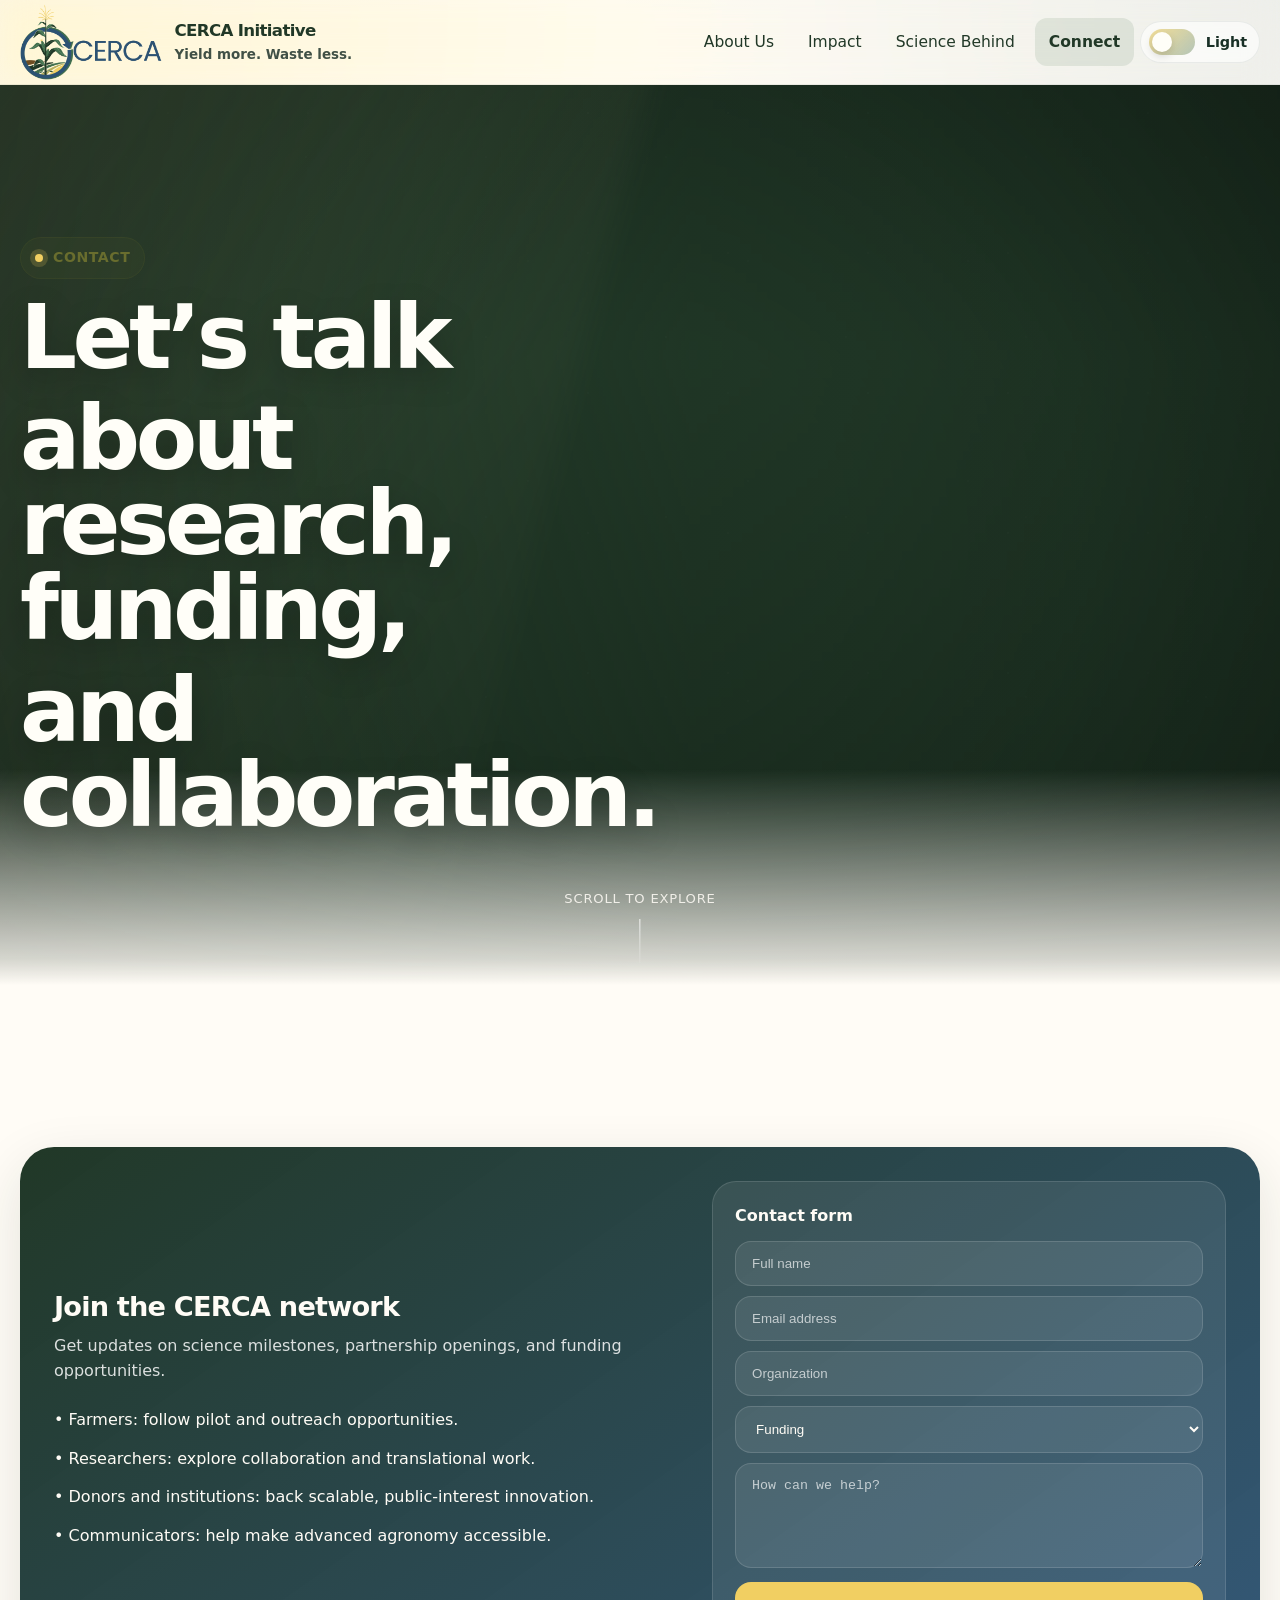
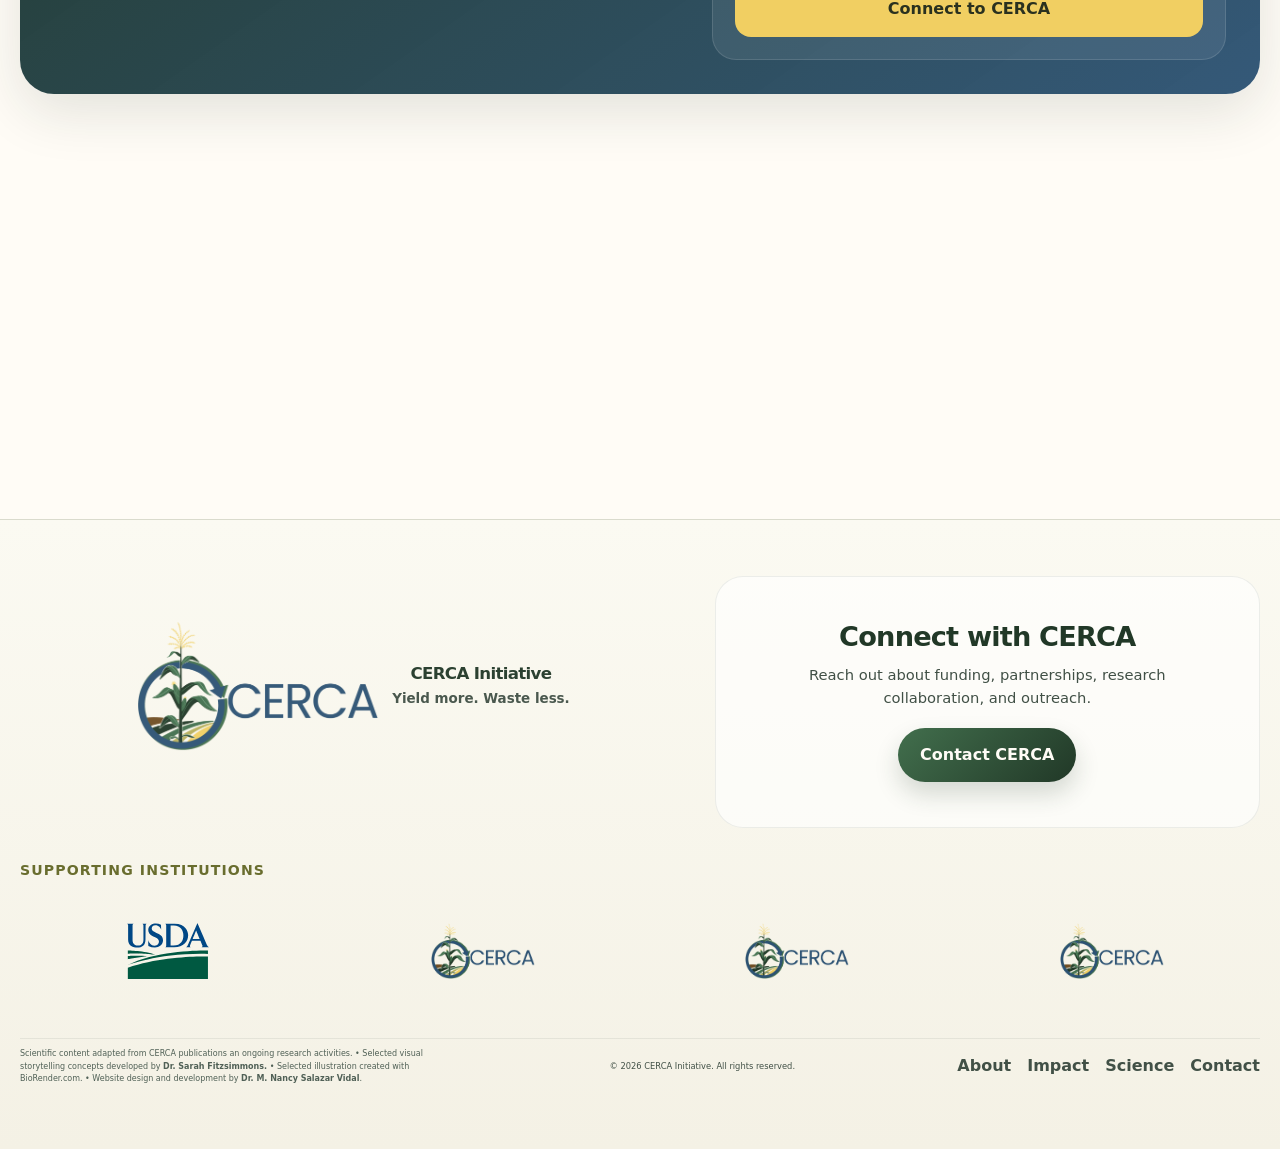
==== commit 616e28c6: "Update contact.html removing spacing holder text, and changing logo image" ====
--- a/contact.html
+++ b/contact.html
@@ -68,20 +68,20 @@
                         <div>• Donors and institutions: back scalable, public-interest innovation.</div>
                         <div>• Communicators: help make advanced agronomy accessible.</div></div></div></div>
                   <div class="cta-box"><strong>Contact form</strong>
-                      <form class="cta-form" onsubmit="event.preventDefault(); alert('Connect this form to your production email platform or CRM.');">
-                          <input type="text" placeholder="Full name" aria-label="Full name">
-                          <input type="email" placeholder="Email address" aria-label="Email address">
-                          <input type="text" placeholder="Organization" aria-label="Organization">
-                          <select aria-label="Topic">
+                      <form class="cta-form" id="contactForm">
+                          <input type="text" name="name" placeholder="Full name" aria-label="Full name">
+                          <input type="email" name="email" placeholder="Email address" aria-label="Email address">
+                          <input type="text" name="organization" placeholder="Organization" aria-label="Organization">
+                          <select name="topic" aria-label="Topic">
                               <option>Funding</option>
                               <option>Research collaboration</option>
                               <option>Farmer outreach</option>
                               <option>Speaking or media</option>
                               <option>General contact</option></select>
-                          <textarea rows="5" placeholder="How can we help?" aria-label="How can we help?"></textarea>
+                          <textarea name="message" rows="5" placeholder="How can we help?" aria-label="How can we help?"></textarea>
                           <button type="submit">Connect to CERCA</button>
                           <p class="form-success" style="display:none;">
-                          Message sent successfully</p>
+                          Opening your email app...</p>
                       </form></div></div></div></section></main>
     <div class="parallax" style="background-image:url(images/background_index.JPG);"></div>
   
@@ -90,16 +90,13 @@
       <div class="footer-top">
         <div class="footer-brand-block">
           <div class="brand footer-brand">
-            <img src="images/CERCA_logo2.png" alt="CERCA Initiative Logo" class="brand-logo footer-logo" />
+            <img src="images/CERCA_logo.png" alt="CERCA Initiative Logo" class="brand-logo footer-logo" />
             <span class="brand-text">
               <span class="brand-title">CERCA Initiative</span>
               <span class="brand-tagline">Yield more. Waste less.</span>
             </span>
           </div>
-          <p class="footer-note">
-            CERCA Initiative is a tax-exempt organization as described in Section 501(c)(3) of the Internal Revenue Code.
-            EIN: XX-XXXXXX. Contributions are tax deductible as allowed by law.
-          </p>
+          <p class="footer-note"></p>
         </div>
         <div class="footer-cta-block">
           <h3>Connect with CERCA</h3>
@@ -135,5 +132,7 @@
 
   <script src="js/cerca-global.js"></script>
   <script src="js/cerca-home.js"></script>
+  <script src="js/cerca-config.js"></script>
+  <script src="js/cerca-contact.js"></script>
 </body>
-</html>+</html>
--- a/css/cerca-components.css
+++ b/css/cerca-components.css
@@ -557,9 +557,10 @@
 
 
 body.theme-dark .brand-title,
-body.theme-dark .nav-links>a,
 body.theme-dark .drop-btn{
     color:var(--cream)}
+body.theme-dark .nav-links>a{
+    color:var(--forest)}
 body.theme-dark .brand-tagline{
     color:rgba(249,242,178,.7)}
 body.theme-dark .nav-wrap{
--- a/css/cerca-pages.css
+++ b/css/cerca-pages.css
@@ -646,6 +646,7 @@
     margin: 48px auto 0;
     padding: 14px;}
 
+.tem-map-picture,
 .team-map-img{
     width: 100%;
     height: auto;
@@ -706,33 +707,34 @@
 .map-location-2{ left: 74%; top: 31%; } /*newyork1*/
 .map-location-3{ left: 76.4%; top: 57.8%; } /*northcarolina1*/
 .map-location-4{ left: 50.6%; top: 28%; } /*minnesota*/
-.map-location-5{ left: 9%; top: 19.2%; } /*orgeon*/
+.map-location-5{ left: 8.5%; top: 19.2%; } /*orgeon*/
 .map-location-6{ left: 51.2%; top: 38.5%; } /*iowa1*/
 .map-location-7{ left: 12.5%; top: 63.5%; } /*california1*/
 .map-location-8{ left: 11.5%; top: 61.5%; } /*california2*/
 .map-location-9{ left: 45.5%; top: 80%; } /*texas1*/
 .map-location-10{ left: 45.5%; top: 83%; } /*texas2*/
-.map-location-11{ left: 37.65%; top: 65.9%; } /*texas3*/
+.map-location-11{ left: 37.8%; top: 65.9%; } /*texas3*/
 .map-location-12{ left: 71.6%; top: 81%; } /*florida*/
 .map-location-13{ left: 51.4%; top: 49.4%; } /*missouri2*/
 .map-location-14{ left: 56.6%; top: 33%; } /*wisconsin1*/
 .map-location-15{ left: 58.5%; top: 33%; } /*wisconsin2*/
 .map-location-16{ left: 64%; top: 33%; } /*michigan*/
 .map-location-17{ left: 45.3%; top: 38.25%; } /*nebraska1*/
-.map-location-18{ left: 45.8%; top: 41.5%; } /*nebraska2*/
-.map-location-19{ left: 45.8%; top: 44%; } /*nebraska3*/
+.map-location-18{ left: 63%; top: 30%; } /*michigan2*/
+.map-location-19{ left: 45.8%; top: 42%; } /*nebraska3*/
 .map-location-20{ left: 76.9%; top: 56.3%; } /*northcarolina2*/
 .map-location-21{ left: 51.3%; top: 35.3%; } /*iowa2*/
 .map-location-22{ left: 49.4%; top: 37%; } /*iowa3*/
 .map-location-23{ left: 49.6%; top: 40.5%; } /*iowa4*/
-.map-location-24{ left: 58.3%; top: 46%; } /*illinois1*/
-.map-location-25{ left: 59.3%; top: 44.5%; } /*illinois2*/
+.map-location-24{ left: 58.3%; top: 45.5%; } /*illinois1*/
 .map-location-26{ left: 58%; top: 49%; } /*illinois3*/
 .map-location-27{ left: 76.5%; top: 26.3%; } /*newyork2*/
 .map-location-28{ left: 76%; top: 30.5%; } /*newyork3*/
 .map-location-29{ left: 77%; top: 29%; } /*newyork4*/
+.map-location-30{ left: 74.5%; top: 37%; } /*pennsylvania*/
+.map-location-31{ left: 65%; top: 30%; } /*michigan3*/
 .map-location-USDA{ left: 80.4%; top: 73.7%; } 
-.map-location-university{ left: 80.4%; top: 81%; }
+.map-location-university{ left: 80.4%; top: 79%; }
 
 .team-modal{
     position: fixed;
@@ -2119,6 +2121,39 @@
     .science-video{
         display:block;
         width:100%;}
+    /* Change these positions for your actual map */
+    .map-location-1{ left: 52.5%; top: 52%; } /*missouri1*/
+    .map-location-2{ left: 74%; top: 31%; } /*newyork1*/
+    .map-location-3{ left: 76.4%; top: 57.8%; } /*northcarolina1*/
+    .map-location-4{ left: 50.6%; top: 28%; } /*minnesota*/
+    .map-location-5{ left: 8%; top: 19.2%; } /*orgeon*/
+    .map-location-6{ left: 51.2%; top: 38.5%; } /*iowa1*/
+    .map-location-7{ left: 12.5%; top: 63.5%; } /*california1*/
+    .map-location-8{ left: 11.5%; top: 61.5%; } /*california2*/
+    .map-location-9{ left: 45.5%; top: 80%; } /*texas1*/
+    .map-location-10{ left: 45.5%; top: 83%; } /*texas2*/
+    .map-location-11{ left: 37.65%; top: 65.9%; } /*texas3*/
+    .map-location-12{ left: 71.6%; top: 81%; } /*florida*/
+    .map-location-13{ left: 51.4%; top: 49.4%; } /*missouri2*/
+    .map-location-14{ left: 56.6%; top: 33%; } /*wisconsin1*/
+    .map-location-15{ left: 58.5%; top: 33%; } /*wisconsin2*/
+    .map-location-16{ left: 64%; top: 33%; } /*michigan*/
+    .map-location-17{ left: 45.3%; top: 38.25%; } /*nebraska1*/
+    .map-location-18{ left: 45.8%; top: 41.5%; } /*nebraska2*/
+    .map-location-19{ left: 45.8%; top: 44%; } /*nebraska3*/
+    .map-location-20{ left: 76.9%; top: 56.3%; } /*northcarolina2*/
+    .map-location-21{ left: 51.3%; top: 35.3%; } /*iowa2*/
+    .map-location-22{ left: 49.4%; top: 37%; } /*iowa3*/
+    .map-location-23{ left: 49.6%; top: 40.5%; } /*iowa4*/
+    .map-location-24{ left: 58.3%; top: 46%; } /*illinois1*/
+    .map-location-25{ left: 59.3%; top: 44.5%; } /*illinois2*/
+    .map-location-26{ left: 58%; top: 49%; } /*illinois3*/
+    .map-location-27{ left: 76.5%; top: 26.3%; } /*newyork2*/
+    .map-location-28{ left: 76%; top: 30.5%; } /*newyork3*/
+    .map-location-29{ left: 77%; top: 29%; } /*newyork4*/
+    .map-location-USDA{ left: 94%; top: 71%; } 
+    .map-location-university{ left: 94%; top: 77.5%; }
+
 
 }
 
